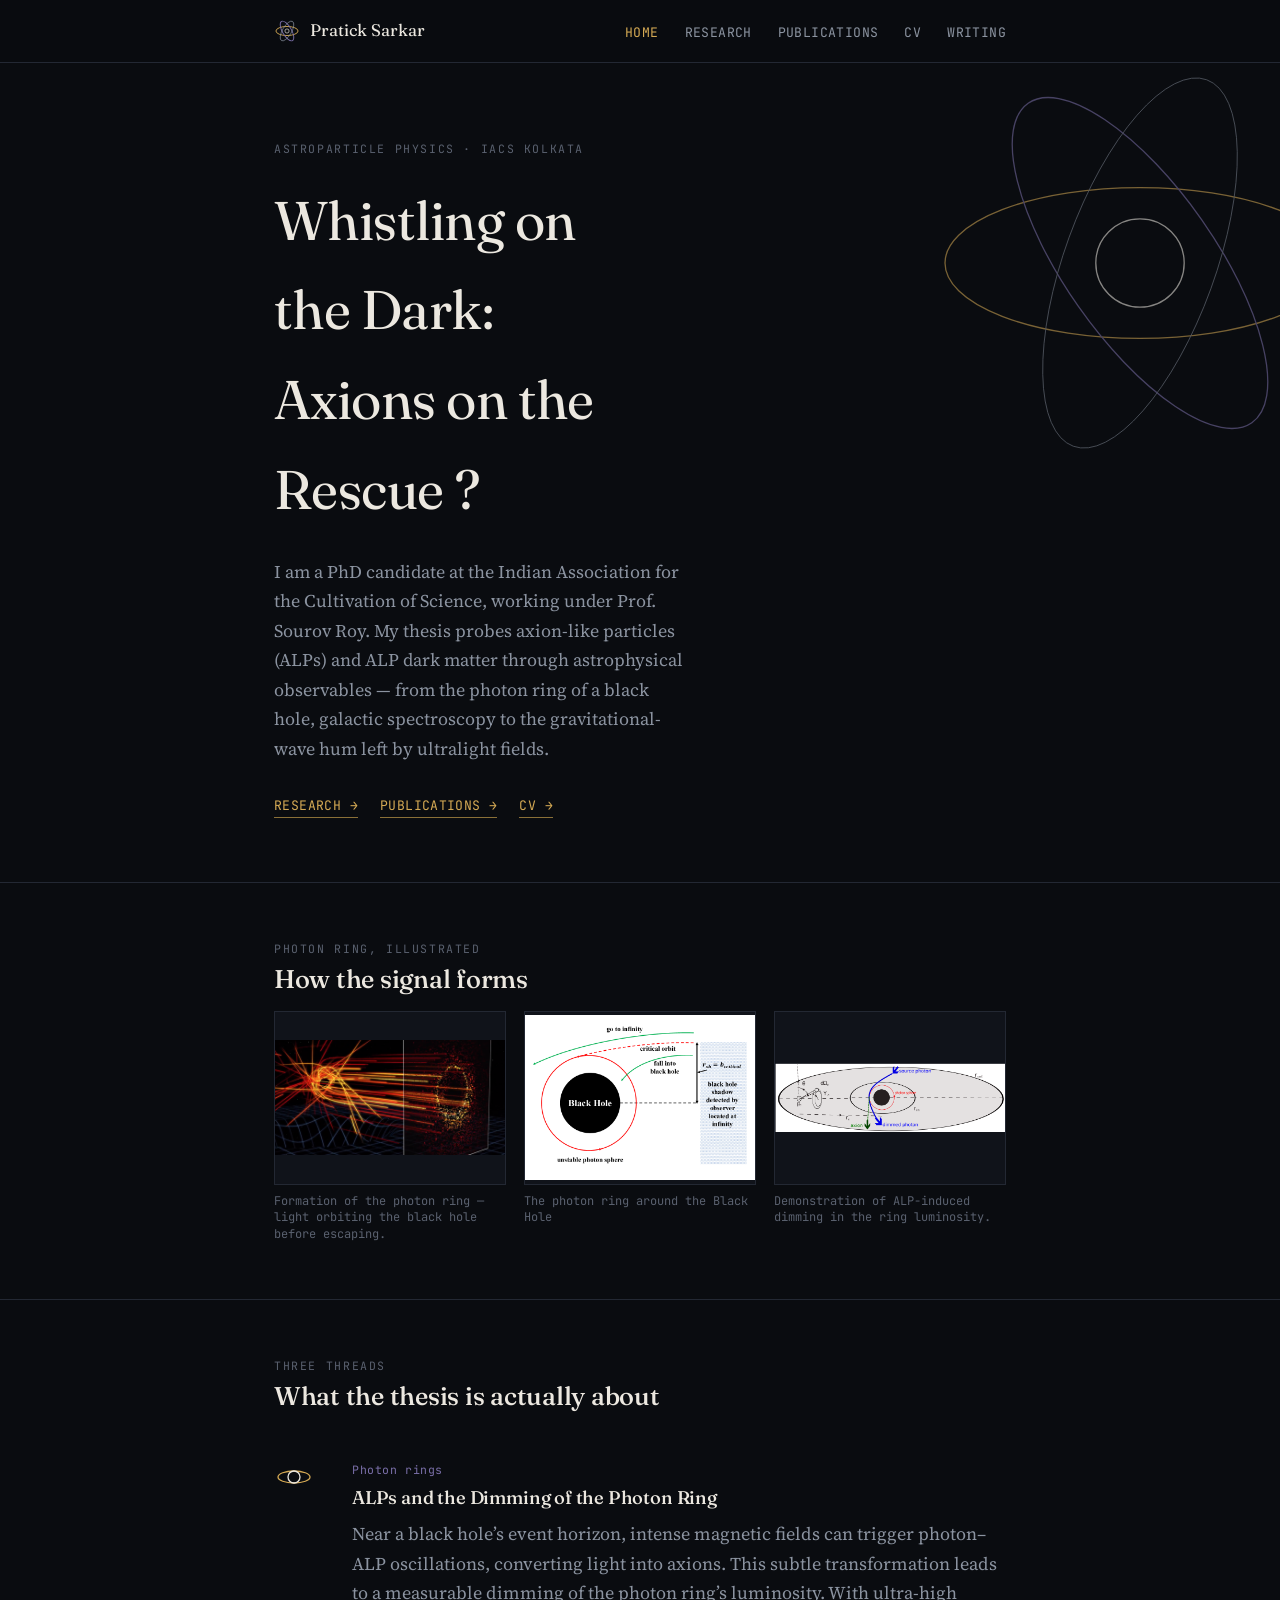
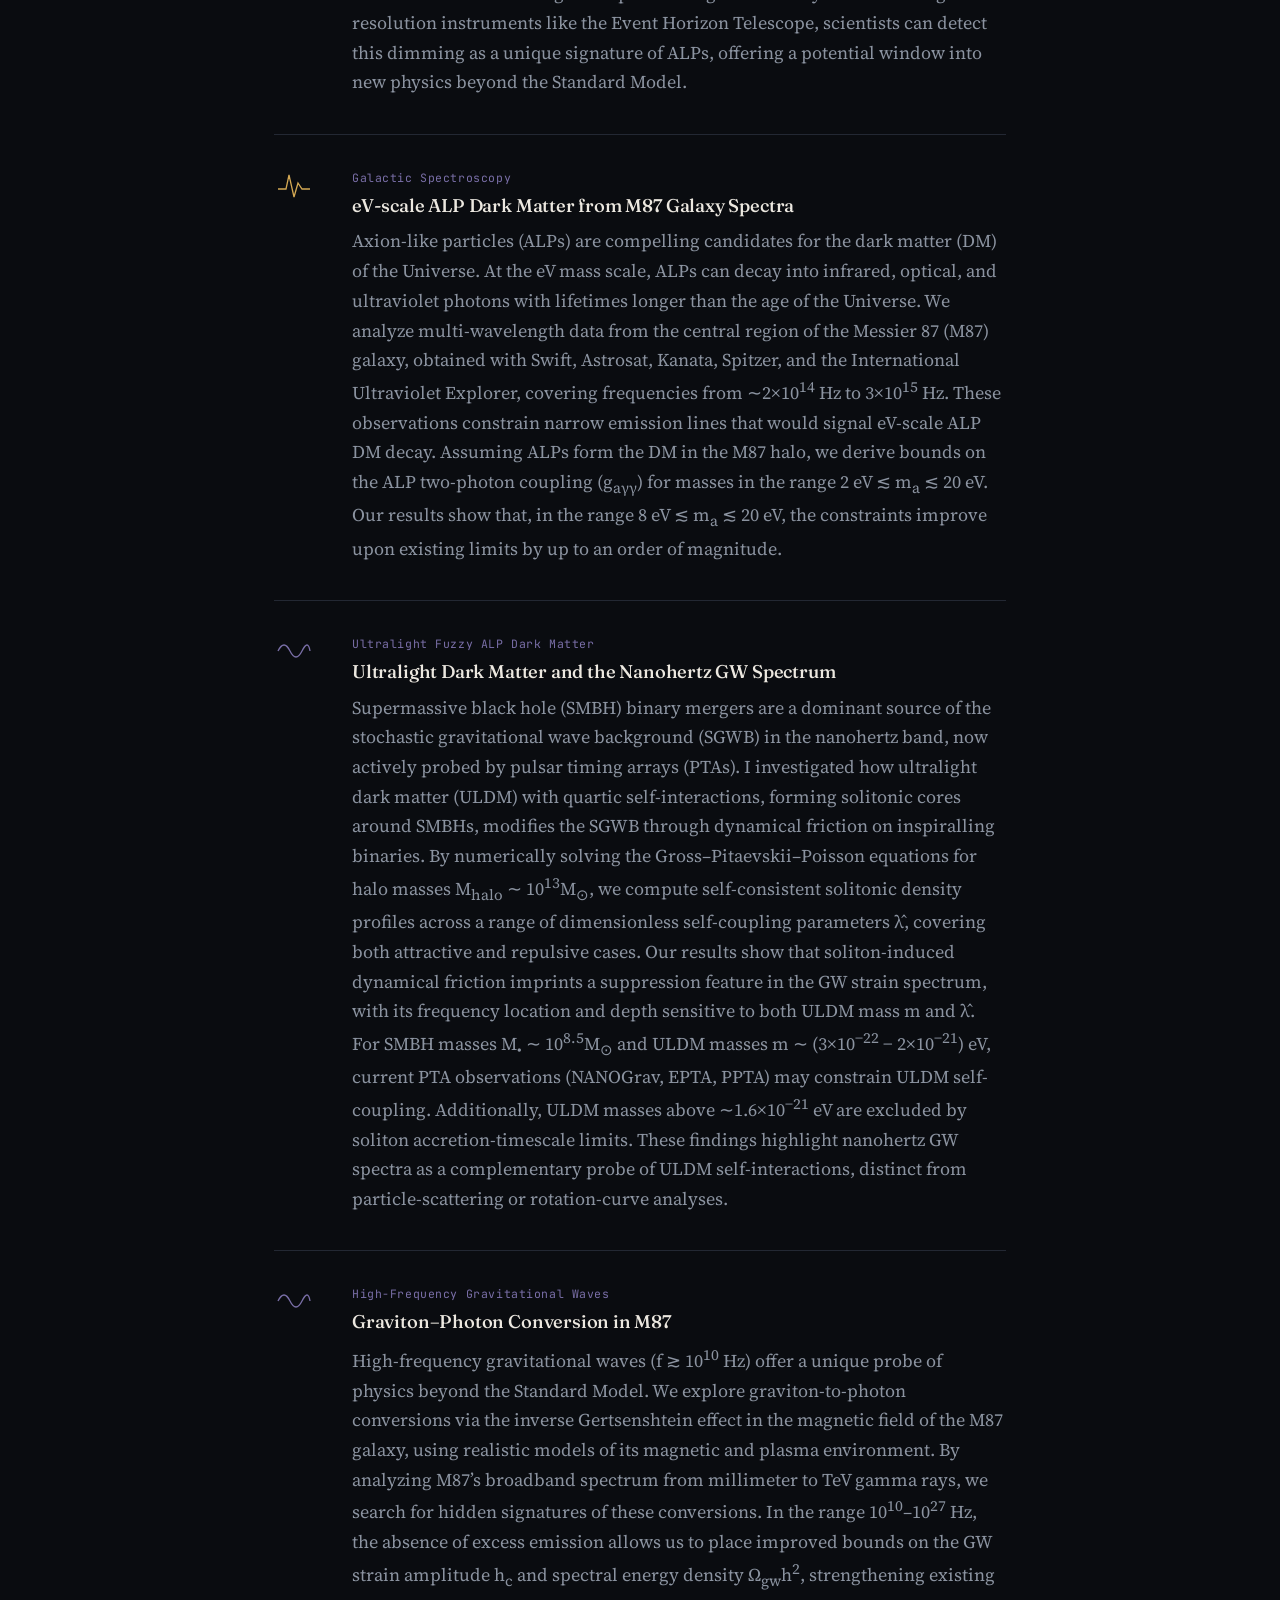
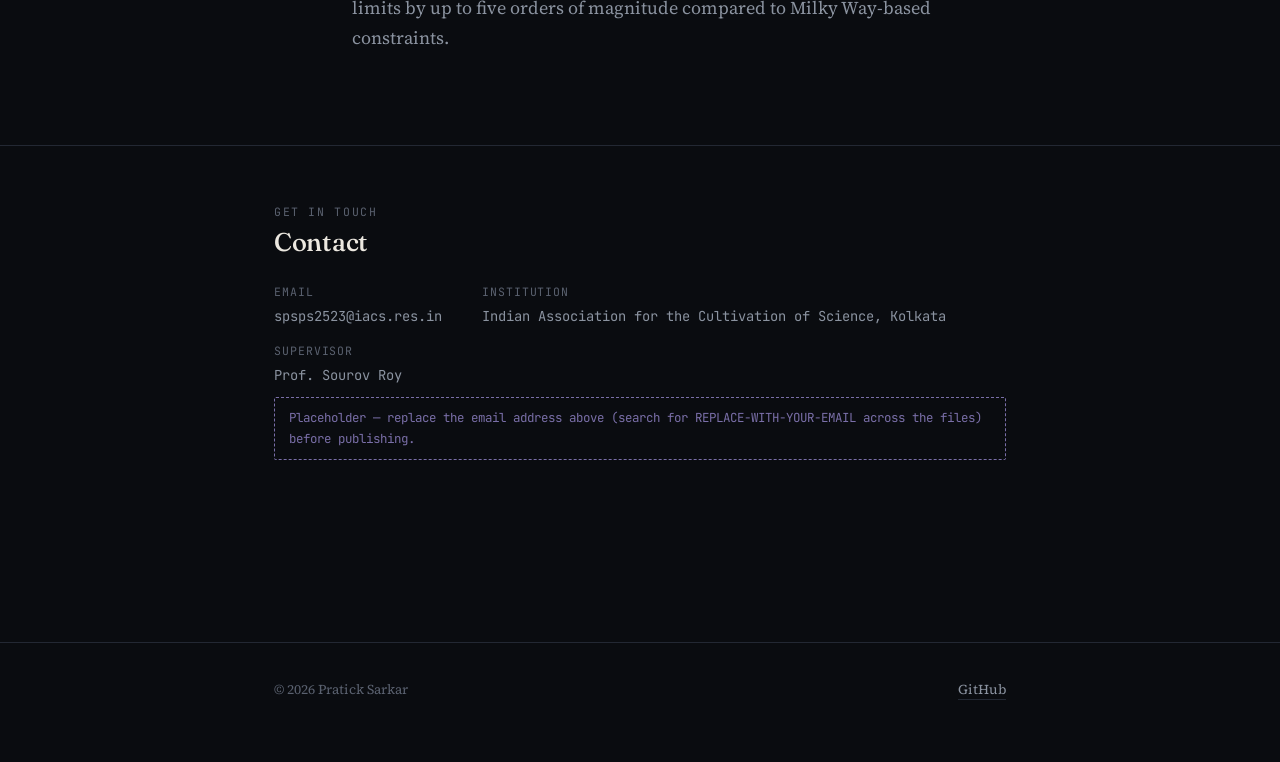
==== index.html @ 859c0f52 "Update index.html" ====
<!DOCTYPE html>
<html lang="en">
<head>
<meta charset="UTF-8">
<meta name="viewport" content="width=device-width, initial-scale=1.0">
<title>Pratick Sarkar — Astroparticle Physics</title>
<meta name="description" content="Pratick Sarkar — PhD research on axion-like particles and dark matter using astrophysical observables.">
<link rel="stylesheet" href="style.css">
</head>
<body>

<header class="site">
  <div class="wrap">
    <a class="brand" href="index.html">
      <svg viewBox="0 0 40 40" fill="none"><ellipse cx="20" cy="20" rx="17" ry="7" stroke="#d4a954" stroke-width="1.4"/><ellipse cx="20" cy="20" rx="17" ry="7" stroke="#7a6fa8" stroke-width="1.4" transform="rotate(60 20 20)"/><ellipse cx="20" cy="20" rx="17" ry="7" stroke="#8b93a0" stroke-width="1" transform="rotate(120 20 20)"/><circle cx="20" cy="20" r="3.2" fill="#0a0c10" stroke="#ece8e0" stroke-width="1"/></svg>
      Pratick Sarkar
    </a>
    <nav class="primary">
      <ul>
        <li><a href="index.html" class="active">Home</a></li>
        <li><a href="research.html">Research</a></li>
        <li><a href="publications.html">Publications</a></li>
        <li><a href="cv.html">CV</a></li>
        <li><a href="writing.html">Writing</a></li>
      </ul>
    </nav>
  </div>
</header>

<main>
  <section class="hero">
    <svg class="ring-field" viewBox="0 0 400 400" fill="none" aria-hidden="true">
      <g class="spin" style="transform-origin:200px 200px; animation:rot 90s linear infinite;">
        <ellipse cx="200" cy="200" rx="150" ry="58" stroke="#d4a954" stroke-width="1"/>
        <ellipse cx="200" cy="200" rx="150" ry="58" stroke="#7a6fa8" stroke-width="1" transform="rotate(55 200 200)"/>
        <ellipse cx="200" cy="200" rx="150" ry="58" stroke="#8b93a0" stroke-width=".6" transform="rotate(110 200 200)"/>
      </g>
      <circle cx="200" cy="200" r="34" fill="#0a0c10" stroke="#ece8e0" stroke-width="1"/>
      <style>@keyframes rot{ to{ transform:rotate(360deg); } }</style>
    </svg>
    <div class="wrap">
      <div class="eyebrow">Astroparticle Physics · IACS Kolkata</div>
      <h1>Whistling on the Dark: Axions on the Rescue ? </h1>
      <p class="lede">I am a PhD candidate at the Indian Association for the Cultivation of
        Science, working under Prof. Sourov Roy. My thesis probes axion-like particles (ALPs)
        and ALP dark matter through astrophysical observables — from the photon ring of a
        black hole, galactic spectroscopy to the gravitational-wave hum left by ultralight fields.</p>
      <div class="actions">
        <a href="research.html">Research →</a>
        <a href="publications.html">Publications →</a>
        <a href="cv.html">CV →</a>
      </div>
    </div>
  </section>


  <section>
  <div class="wrap">
    <div class="eyebrow">Photon ring, illustrated</div>
    <h2>How the signal forms</h2>
    <div class="gallery">
      <figure>
        <img src="photon_ring_formation.png" alt="Formation of the photon ring around a black hole">
        <figcaption>Formation of the photon ring — light orbiting the black hole before escaping.</figcaption>
      </figure>
      <figure>
        <img src="photon_ring.png" alt="The photon ring">
        <figcaption>The photon ring around the Black Hole</figcaption>
      </figure>
      <figure>
        <img src="demo_ring_dimming.png" alt="ALP-induced dimming of the photon ring">
        <figcaption>Demonstration of ALP-induced dimming in the ring luminosity.</figcaption>
      </figure>
    </div>
  </div>
</section>
  
  <section>
    <div class="wrap">
      <div class="eyebrow">Three threads</div>
      <h2>What the thesis is actually about</h2>

      <div class="thread">
        <div class="mark">
          <svg viewBox="0 0 40 40" fill="none"><ellipse cx="20" cy="20" rx="16" ry="6" stroke="#d4a954" stroke-width="1.3"/><circle cx="20" cy="20" r="6" fill="none" stroke="#ece8e0" stroke-width="1.3"/></svg>
        </div>
        <div>
          <span class="tag">Photon rings</span>
          <h3>ALPs and the Dimming of the Photon Ring</h3>
          <p>Near a black hole’s event horizon, intense magnetic fields can trigger photon–ALP oscillations, converting light into axions. 
            This subtle transformation leads to a measurable dimming of the photon ring’s luminosity. With ultra-high resolution instruments 
            like the Event Horizon Telescope, scientists can detect this dimming as a unique signature of ALPs, offering a potential 
            window into new physics beyond the Standard Model.</p>

        </div>
      </div>

      <div class="thread">
        <div class="mark">
          <svg viewBox="0 0 40 40" fill="none"><path d="M4 24 L12 24 L15 10 L20 32 L24 18 L28 24 L36 24" stroke="#d4a954" stroke-width="1.3" fill="none"/></svg>
        </div>
        <div>
            <span class="tag">Galactic Spectroscopy</span>
<h3>eV-scale ALP Dark Matter from M87 Galaxy Spectra</h3>
<p>Axion-like particles (ALPs) are compelling candidates for the dark matter (DM) of the Universe.
  At the eV mass scale, ALPs can decay into infrared, optical, and ultraviolet photons with lifetimes longer
  than the age of the Universe. We analyze multi-wavelength data from the central region of the Messier 87 (M87) galaxy,
  obtained with Swift, Astrosat, Kanata, Spitzer, and the International Ultraviolet Explorer, covering frequencies
  from ∼2×10<sup>14</sup> Hz to 3×10<sup>15</sup> Hz. These observations constrain narrow emission lines that would 
  signal eV-scale ALP DM decay. Assuming ALPs form the DM in the M87 halo, we derive bounds on the ALP two-photon
  coupling (g<sub>aγγ</sub>) for masses in the range 2 eV ≲ m<sub>a</sub> ≲ 20 eV. Our results show that, in the 
  range 8 eV ≲ m<sub>a</sub> ≲ 20 eV, the constraints improve upon existing limits by up to an order of magnitude.</p>
        </div>
      </div>

      <div class="thread">
        <div class="mark">
          <svg viewBox="0 0 40 40" fill="none"><path d="M4 20 Q10 8 16 20 T28 20 T36 20" stroke="#7a6fa8" stroke-width="1.3" fill="none"/></svg>
        </div>
        <div>
            <span class="tag">Ultralight Fuzzy ALP Dark Matter </span>
            <h3>Ultralight Dark Matter and the Nanohertz GW Spectrum</h3>
            <p>Supermassive black hole (SMBH) binary mergers are a dominant source of the stochastic gravitational
              wave background (SGWB) in the nanohertz band, now actively probed by pulsar timing arrays (PTAs). 
              I investigated how ultralight dark matter (ULDM) with quartic self-interactions, forming solitonic cores
              around SMBHs, modifies the SGWB through dynamical friction on inspiralling binaries. By numerically solving
              the Gross–Pitaevskii–Poisson equations for halo masses M<sub>halo</sub> ∼ 10<sup>13</sup>M<sub>⊙</sub>,
              we compute self-consistent solitonic density profiles across a range of dimensionless self-coupling 
              parameters λ̂, covering both attractive and repulsive cases. Our results show that soliton-induced dynamical
              friction imprints a suppression feature in the GW strain spectrum, with its frequency location and depth sensitive
              to both ULDM mass m and λ̂. For SMBH masses M<sub>•</sub> ∼ 10<sup>8.5</sup>M<sub>⊙</sub> and
              ULDM masses m ∼ (3×10<sup>−22</sup> − 2×10<sup>−21</sup>) eV, current PTA observations 
              (NANOGrav, EPTA, PPTA) may constrain ULDM self-coupling. Additionally, ULDM masses
              above ∼1.6×10<sup>−21</sup> eV are excluded by soliton accretion-timescale limits. 
              These findings highlight nanohertz GW spectra as a complementary probe of ULDM self-interactions,
              distinct from particle-scattering or rotation-curve analyses.</p>
        </div>
      </div>

      <div class="thread">
        <div class="mark">
          <svg viewBox="0 0 40 40" fill="none"><path d="M4 20 Q10 8 16 20 T28 20 T36 20" stroke="#7a6fa8" stroke-width="1.3" fill="none"/></svg>
        </div>
        <div>
          <span class="tag">High-Frequency Gravitational Waves</span>
          <h3>Graviton–Photon Conversion in M87</h3>
          <p>High-frequency gravitational waves (f ≳ 10<sup>10</sup> Hz) offer a unique probe of physics beyond the Standard Model. 
            We explore graviton-to-photon conversions via the inverse Gertsenshtein effect in the magnetic field of the M87 galaxy, 
            using realistic models of its magnetic and plasma environment. By analyzing M87’s broadband spectrum from millimeter to TeV gamma rays, 
            we search for hidden signatures of these conversions. In the range 10<sup>10</sup>–10<sup>27</sup> Hz, the absence of excess emission 
            allows us to place improved bounds on the GW strain amplitude h<sub>c</sub> and spectral energy density Ω<sub>gw</sub>h<sup>2</sup>, 
            strengthening existing limits by up to five orders of magnitude compared to Milky Way-based constraints.</p>
           <div>
          </div>
          </div>
  </section>

  <section>
    <div class="wrap">
      <div class="eyebrow">Get in touch</div>
      <h2>Contact</h2>
      <div class="contact-grid">
        <div><span>Email</span>spsps2523@iacs.res.in</div>
        <div><span>Institution</span>Indian Association for the Cultivation of Science, Kolkata</div>
        <div><span>Supervisor</span>Prof. Sourov Roy</div>
      </div>
      <p class="placeholder-note">Placeholder — replace the email address above (search
        for REPLACE-WITH-YOUR-EMAIL across the files) before publishing.</p>
    </div>
  </section>
</main>

<footer class="site">
  <div class="wrap">
    <div>© 2026 Pratick Sarkar</div>
    <div><a href="https://github.com/praticksarkar" target="_blank" rel="noopener">GitHub</a></div>
  </div>
</footer>

</body>
</html>
---- style.css ----
/* ============================================================
   Design tokens
   Palette: deep space navy / warm off-white / photon-ring gold /
            dark-matter violet
   ============================================================ */
@import url('https://fonts.googleapis.com/css2?family=Fraunces:opsz,wght@9..144,300;9..144,400;9..144,500;9..144,600&family=Source+Serif+4:ital,wght@0,400;0,500;1,400&family=JetBrains+Mono:wght@400;500&display=swap');
:root{
  --bg:        #0a0c10;
  --bg-alt:    #10131a;
  --bg-raised: #151922;
  --text:      #ece8e0;
  --text-dim:  #8b93a0;
  --text-faint:#5a616f;
  --gold:      #d4a954;
  --gold-dim:  #8a7038;
  --violet:    #7a6fa8;
  --rule:      #232833;

  --font-display: 'Fraunces', serif;
  --font-body:    'Source Serif 4', serif;
  --font-mono:    'JetBrains Mono', monospace;

  --max-w: 780px;
}

*,*::before,*::after{ box-sizing:border-box; }
html{ scroll-behavior:smooth; }

body{
  margin:0;
  background:var(--bg);
  color:var(--text);
  font-family:var(--font-body);
  font-size:18px;
  line-height:1.65;
  -webkit-font-smoothing:antialiased;
}

a{ color:var(--gold); text-decoration:none; border-bottom:1px solid var(--gold-dim); }
a:hover{ border-bottom-color:var(--gold); }
a:focus-visible, button:focus-visible{ outline:2px solid var(--gold); outline-offset:3px; }

h1,h2,h3{ font-family:var(--font-display); font-weight:500; letter-spacing:-0.01em; color:var(--text); margin:0 0 .4em; }
h1{ font-size:clamp(2.1rem,5vw,3.4rem); font-weight:400; }
h2{ font-size:1.6rem; }
h3{ font-size:1.15rem; }

.eyebrow{
  font-family:var(--font-mono);
  font-size:.72rem;
  letter-spacing:.14em;
  text-transform:uppercase;
  color:var(--text-faint);
}

/* ---------- layout shell ---------- */
.wrap{ max-width:var(--max-w); margin:0 auto; padding:0 24px; }

header.site{
  position:sticky; top:0; z-index:20;
  background:rgba(10,12,16,.86);
  backdrop-filter:blur(8px);
  border-bottom:1px solid var(--rule);
}
header.site .wrap{
  display:flex; align-items:center; justify-content:space-between;
  padding-top:16px; padding-bottom:16px;
}
.brand{
  display:flex; align-items:center; gap:10px;
  font-family:var(--font-display); font-size:1.05rem; color:var(--text);
  border:none;
}
.brand svg{ width:26px; height:26px; flex:none; }

nav.primary ul{ display:flex; gap:26px; list-style:none; margin:0; padding:0; }
nav.primary a{
  border:none; color:var(--text-dim); font-family:var(--font-mono);
  font-size:.82rem; letter-spacing:.03em; text-transform:uppercase;
  transition:color .15s;
}
nav.primary a:hover, nav.primary a.active{ color:var(--gold); }

nav.mobile-toggle{ display:none; }

footer.site{
  border-top:1px solid var(--rule);
  margin-top:100px;
  padding:36px 0 60px;
  color:var(--text-faint);
  font-size:.85rem;
}
footer.site .wrap{ display:flex; justify-content:space-between; flex-wrap:wrap; gap:12px; }
footer.site a{ color:var(--text-dim); border-bottom:1px solid var(--rule); }

/* ---------- hero ---------- */
.hero{ position:relative; padding:76px 0 64px; overflow:hidden; }
.hero .ring-field{
  position:absolute; right:-120px; top:-60px; width:520px; height:520px;
  opacity:.55; pointer-events:none;
}
@media (max-width:720px){ .hero .ring-field{ right:-220px; width:420px; height:420px; } }

.hero .eyebrow{ margin-bottom:18px; }
.hero h1{ max-width:11ch; }
.hero p.lede{ max-width:46ch; color:var(--text-dim); font-size:1.12rem; margin-top:18px; }
.hero .actions{ margin-top:32px; display:flex; gap:22px; flex-wrap:wrap; }
.hero .actions a{ font-family:var(--font-mono); font-size:.82rem; letter-spacing:.03em; text-transform:uppercase; }

/* ---------- sections ---------- */
section{ padding:56px 0; border-top:1px solid var(--rule); }
section:first-of-type{ border-top:none; }

.thread{
  display:grid; grid-template-columns:56px 1fr; gap:22px;
  padding:26px 0; border-bottom:1px solid var(--rule);
}
.thread:last-child{ border-bottom:none; }
.thread .mark{ padding-top:4px; }
.thread .mark svg{ width:40px; height:40px; }
.thread h3{ margin-bottom:.3em; }
.thread p{ color:var(--text-dim); margin:0 0 .6em; }
.thread .tag{
  font-family:var(--font-mono); font-size:.72rem; color:var(--violet);
  letter-spacing:.05em;
}

/* ---------- publication list ---------- */
.pub{
  padding:20px 0; border-bottom:1px solid var(--rule);
  display:flex; flex-direction:column; gap:6px;
}
.pub:last-child{ border-bottom:none; }
.pub .venue{ font-family:var(--font-mono); font-size:.78rem; color:var(--gold); letter-spacing:.03em; }
.pub .title{ font-family:var(--font-display); font-size:1.15rem; font-weight:500; }
.pub .meta{ color:var(--text-faint); font-size:.86rem; }
.pub .links{ margin-top:4px; display:flex; gap:16px; }
.pub .links a{ font-size:.85rem; }

/* ---------- CV ---------- */
.cv-block{ margin-bottom:44px; }
.cv-entry{ display:grid; grid-template-columns:120px 1fr; gap:18px; margin-bottom:20px; }
.cv-entry .when{ font-family:var(--font-mono); font-size:.8rem; color:var(--text-faint); padding-top:2px; }
@media (max-width:560px){ .cv-entry{ grid-template-columns:1fr; gap:4px; } }
.placeholder-note{
  font-family:var(--font-mono); font-size:.78rem; color:var(--violet);
  border:1px dashed var(--violet); padding:10px 14px; border-radius:2px; margin:10px 0 26px;
}

/* ---------- writing ---------- */
.post{ padding:24px 0; border-bottom:1px solid var(--rule); }
.post:last-child{ border-bottom:none; }
.post .date{ font-family:var(--font-mono); font-size:.78rem; color:var(--text-faint); }
.post h3{ margin-top:6px; }

/* ---------- buttons / misc ---------- */
.btn{
  display:inline-block; border:1px solid var(--gold-dim); border-bottom:1px solid var(--gold-dim);
  padding:9px 18px; border-radius:2px; color:var(--gold);
  font-family:var(--font-mono); font-size:.82rem; letter-spacing:.03em;
}
.btn:hover{ border-color:var(--gold); background:rgba(212,169,84,.07); }

.contact-grid{ display:flex; flex-wrap:wrap; gap:14px 40px; margin-top:18px; }
.contact-grid div{ font-family:var(--font-mono); font-size:.86rem; color:var(--text-dim); }
.contact-grid span{ display:block; color:var(--text-faint); font-size:.72rem; text-transform:uppercase; letter-spacing:.08em; margin-bottom:4px; }

@media (prefers-reduced-motion: reduce){
  .ring-field .spin{ animation:none !important; }
}

.gallery{
  display:grid; grid-template-columns:repeat(3,1fr); gap:18px;
  margin-top:8px;
}
@media (max-width:720px){ .gallery{ grid-template-columns:1fr; } }
.gallery figure{ margin:0; }
.gallery img{
  width:100%; aspect-ratio: 4 / 3; object-fit:contain;
  display:block; border:1px solid var(--rule); background:var(--bg-alt);
}
.gallery figcaption{
  margin-top:8px; font-family:var(--font-mono); font-size:.75rem;
  color:var(--text-faint); line-height:1.4;
}
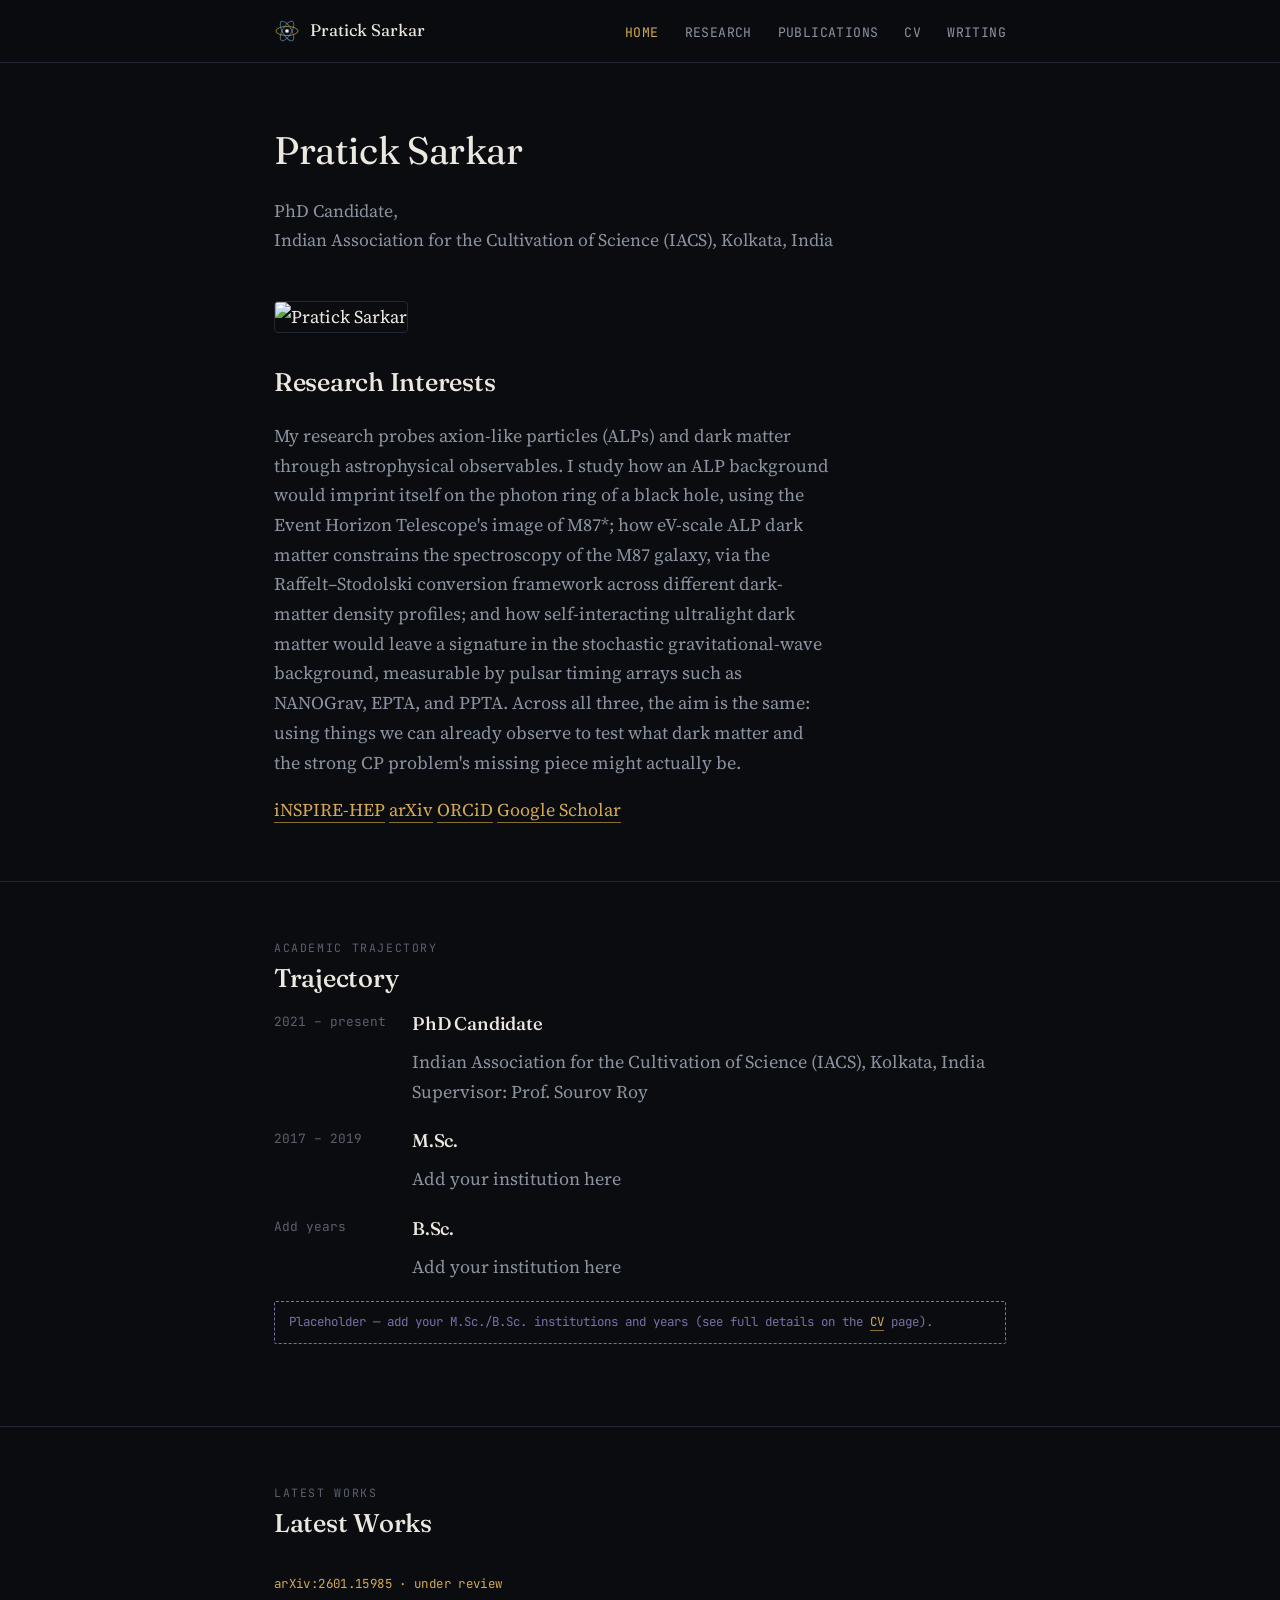
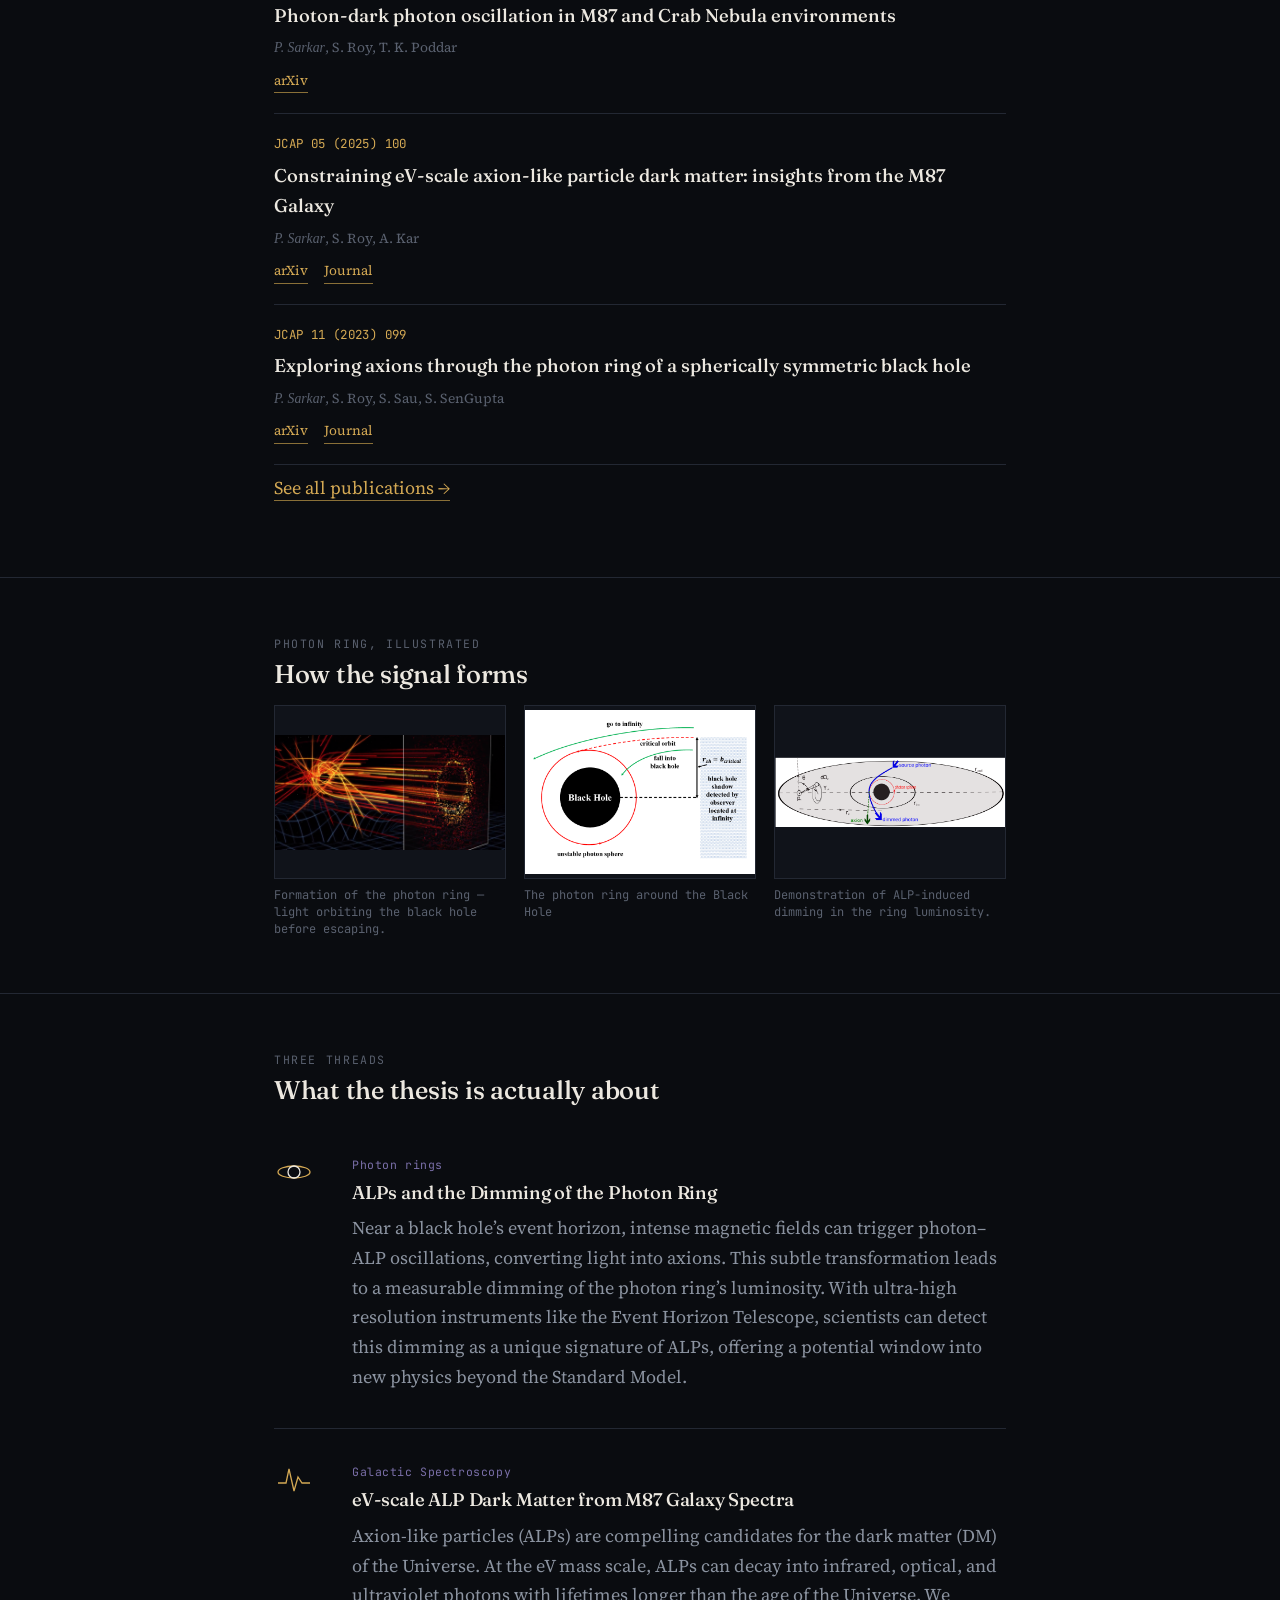
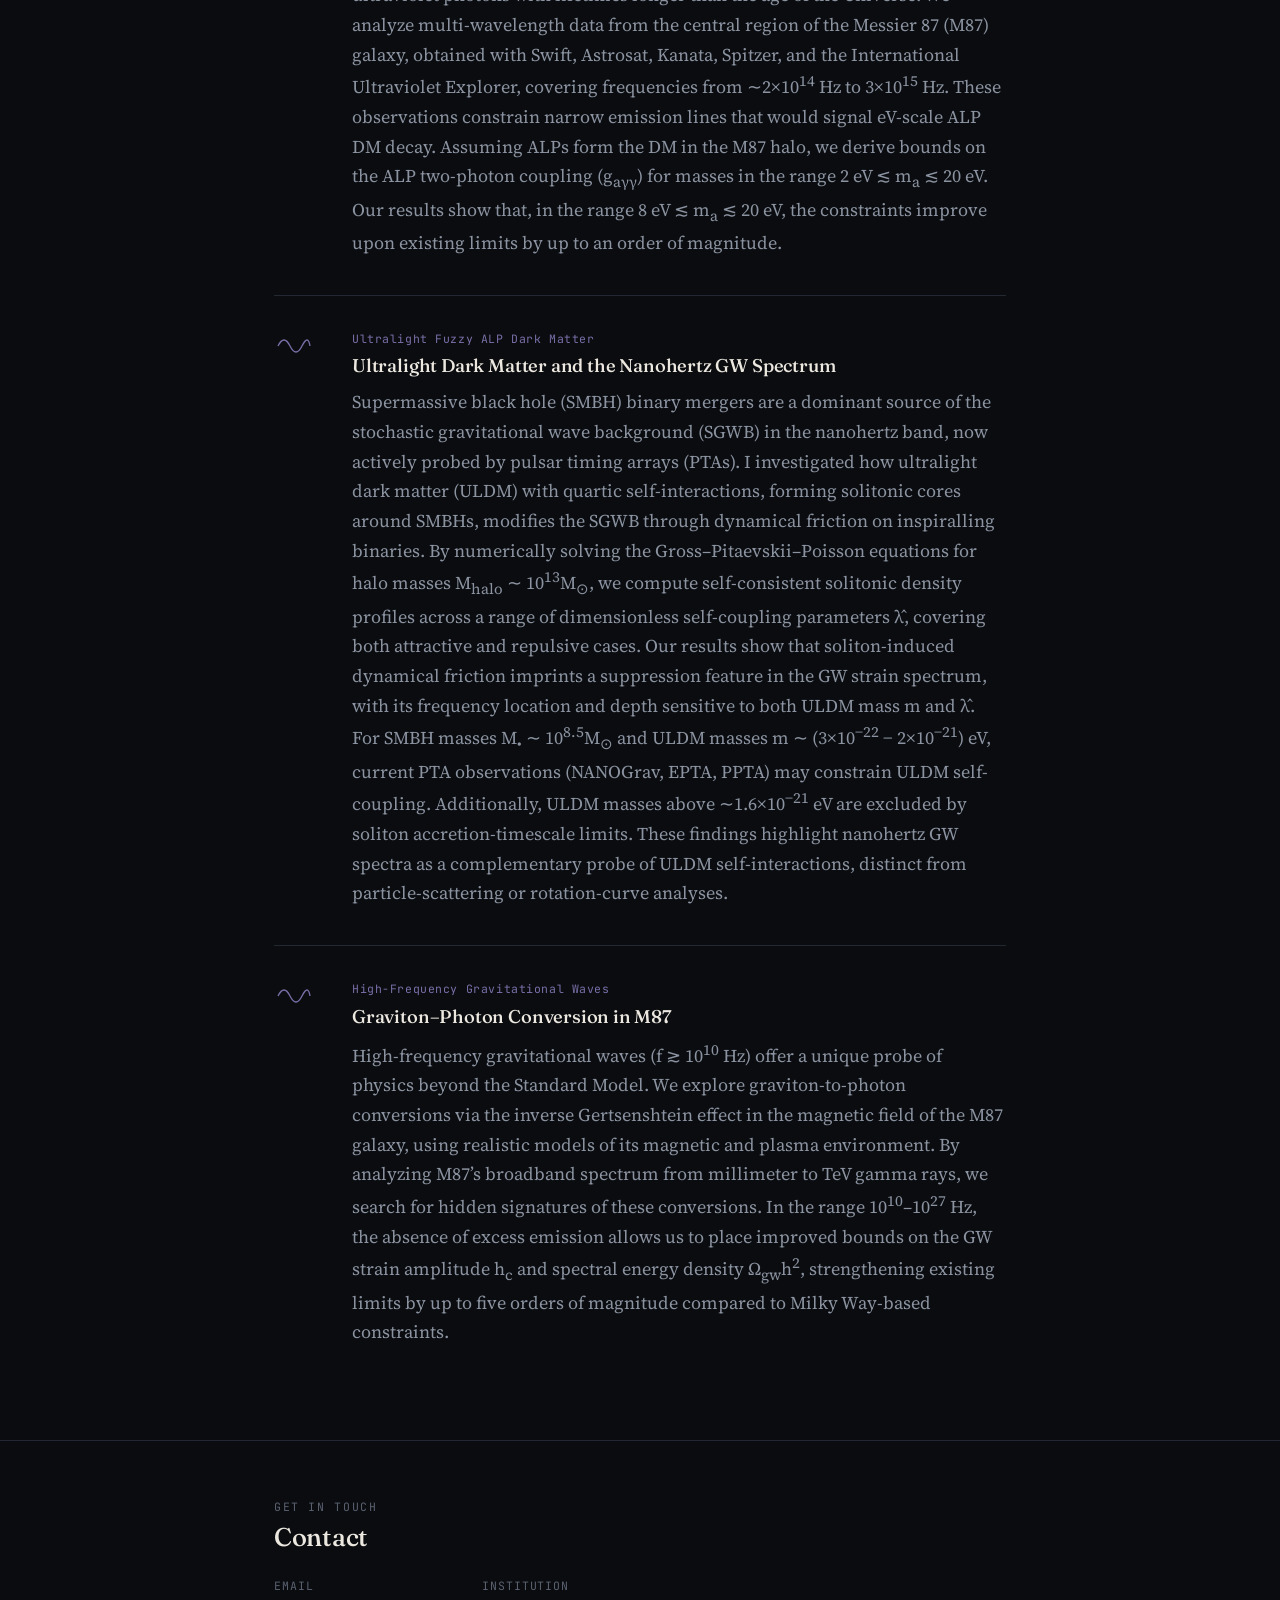
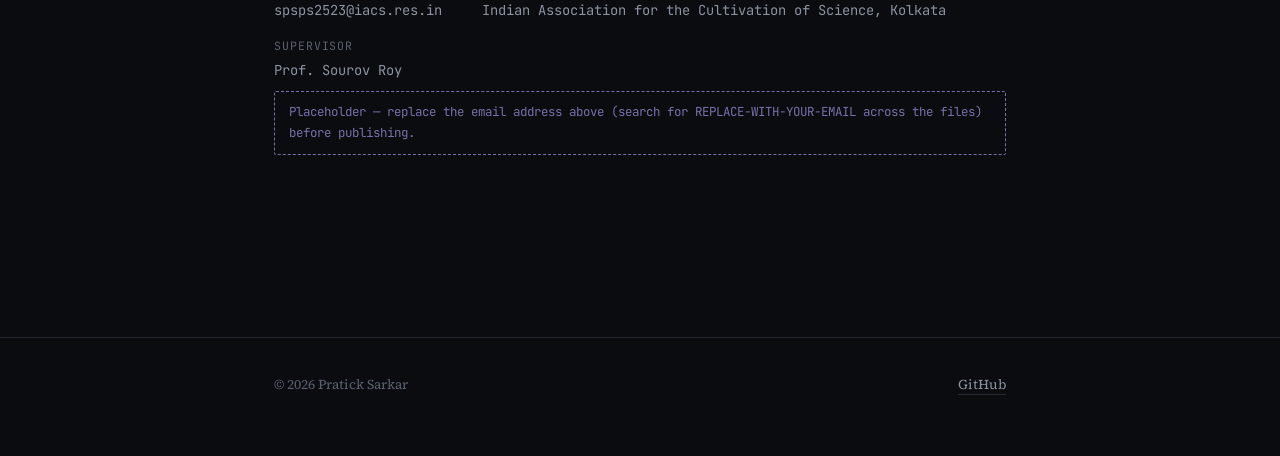
==== commit 7cdbbf02: "Update index.html" ====
--- a/index.html
+++ b/index.html
@@ -1,10 +1,10 @@
-<!DOCTYPE html>
+        <!DOCTYPE html>
 <html lang="en">
 <head>
 <meta charset="UTF-8">
 <meta name="viewport" content="width=device-width, initial-scale=1.0">
-<title>Pratick Sarkar — Astroparticle Physics</title>
-<meta name="description" content="Pratick Sarkar — PhD research on axion-like particles and dark matter using astrophysical observables.">
+<title>Pratick Sarkar — Astroparticle Physicist</title>
+<meta name="description" content="Pratick Sarkar — PhD candidate researching axion-like particles and dark matter using astrophysical observables, IACS Kolkata.">
 <link rel="stylesheet" href="style.css">
 </head>
 <body>
@@ -12,7 +12,7 @@
 <header class="site">
   <div class="wrap">
     <a class="brand" href="index.html">
-      <svg viewBox="0 0 40 40" fill="none"><ellipse cx="20" cy="20" rx="17" ry="7" stroke="#d4a954" stroke-width="1.4"/><ellipse cx="20" cy="20" rx="17" ry="7" stroke="#7a6fa8" stroke-width="1.4" transform="rotate(60 20 20)"/><ellipse cx="20" cy="20" rx="17" ry="7" stroke="#8b93a0" stroke-width="1" transform="rotate(120 20 20)"/><circle cx="20" cy="20" r="3.2" fill="#0a0c10" stroke="#ece8e0" stroke-width="1"/></svg>
+      <svg viewBox="0 0 40 40" fill="none"><ellipse cx="20" cy="20" rx="17" ry="7" stroke="#b8842e" stroke-width="1.4"/><ellipse cx="20" cy="20" rx="17" ry="7" stroke="#3f7d8c" stroke-width="1.4" transform="rotate(60 20 20)"/><ellipse cx="20" cy="20" rx="17" ry="7" stroke="#7a8fa0" stroke-width="1" transform="rotate(120 20 20)"/><circle cx="20" cy="20" r="3.2" fill="#eef1f4" stroke="#16324c" stroke-width="1"/></svg>
       Pratick Sarkar
     </a>
     <nav class="primary">
@@ -28,32 +28,110 @@
 </header>
 
 <main>
-  <section class="hero">
-    <svg class="ring-field" viewBox="0 0 400 400" fill="none" aria-hidden="true">
-      <g class="spin" style="transform-origin:200px 200px; animation:rot 90s linear infinite;">
-        <ellipse cx="200" cy="200" rx="150" ry="58" stroke="#d4a954" stroke-width="1"/>
-        <ellipse cx="200" cy="200" rx="150" ry="58" stroke="#7a6fa8" stroke-width="1" transform="rotate(55 200 200)"/>
-        <ellipse cx="200" cy="200" rx="150" ry="58" stroke="#8b93a0" stroke-width=".6" transform="rotate(110 200 200)"/>
-      </g>
-      <circle cx="200" cy="200" r="34" fill="#0a0c10" stroke="#ece8e0" stroke-width="1"/>
-      <style>@keyframes rot{ to{ transform:rotate(360deg); } }</style>
-    </svg>
-    <div class="wrap">
-      <div class="eyebrow">Astroparticle Physics · IACS Kolkata</div>
-      <h1>Whistling on the Dark: Axions on the Rescue ? </h1>
-      <p class="lede">I am a PhD candidate at the Indian Association for the Cultivation of
-        Science, working under Prof. Sourov Roy. My thesis probes axion-like particles (ALPs)
-        and ALP dark matter through astrophysical observables — from the photon ring of a
-        black hole, galactic spectroscopy to the gravitational-wave hum left by ultralight fields.</p>
-      <div class="actions">
-        <a href="research.html">Research →</a>
-        <a href="publications.html">Publications →</a>
-        <a href="cv.html">CV →</a>
-      </div>
-    </div>
-  </section>
-
-
+  <section style="padding-top:56px;">
+    <div class="wrap">
+      <h1 style="font-size:2.4rem; max-width:none;">Pratick Sarkar</h1>
+      <p style="color:var(--text-dim); font-size:1.1rem; margin-top:6px;">
+        PhD Candidate,<br>
+        Indian Association for the Cultivation of Science (IACS), Kolkata, India
+      </p>
+
+      <img src="photome.png" alt="Pratick Sarkar"
+           style="width:220px; border-radius:4px; border:1px solid var(--rule); margin:28px 0;">
+
+      <h2>Research Interests</h2>
+      <p style="color:var(--text-dim); max-width:62ch;">
+        My research probes axion-like particles (ALPs) and dark matter through
+        astrophysical observables. I study how an ALP background would imprint
+        itself on the photon ring of a black hole, using the Event Horizon
+        Telescope's image of M87*; how eV-scale ALP dark matter constrains the
+        spectroscopy of the M87 galaxy, via the Raffelt–Stodolski conversion
+        framework across different dark-matter density profiles; and how
+        self-interacting ultralight dark matter would leave a signature in the
+        stochastic gravitational-wave background, measurable by pulsar timing
+        arrays such as NANOGrav, EPTA, and PPTA. Across all three, the aim is the
+        same: using things we can already observe to test what dark matter and
+        the strong CP problem's missing piece might actually be.
+      </p>
+
+      <div class="actions" style="margin-top:6px;">
+        <a href="https://inspirehep.net/authors/2712934?ui-citation-summary=true" title="Replace with your INSPIRE-HEP profile">iNSPIRE-HEP</a>
+        <a href="https://arxiv.org/search/hep-ph?searchtype=author&query=Sarkar,+P" title="Replace with your arXiv author search link">arXiv</a>
+        <a href="https://orcid.org/my-orcid?orcid=0009-0000-8160-0734" title="Replace with your ORCiD">ORCiD</a>
+        <a href="https://scholar.google.com/citations?user=018-VHYAAAAJ&hl=en" title="Replace with your Google Scholar profile">Google Scholar</a>
+      </div>
+    </div>
+  </section>
+
+  <section>
+    <div class="wrap">
+      <div class="eyebrow">Academic trajectory</div>
+      <h2>Trajectory</h2>
+
+      <div class="cv-entry">
+        <div class="when">2021 – present</div>
+        <div>
+          <h3>PhD Candidate</h3>
+          <div style="color:var(--text-dim);">Indian Association for the Cultivation of Science (IACS), Kolkata, India<br>
+          Supervisor: Prof. Sourov Roy</div>
+        </div>
+      </div>
+
+      <div class="cv-entry">
+        <div class="when">2017 – 2019</div>
+        <div>
+          <h3>M.Sc.</h3>
+          <div style="color:var(--text-dim);">Add your institution here</div>
+        </div>
+      </div>
+
+      <div class="cv-entry">
+        <div class="when">Add years</div>
+        <div>
+          <h3>B.Sc.</h3>
+          <div style="color:var(--text-dim);">Add your institution here</div>
+        </div>
+      </div>
+      <p class="placeholder-note">Placeholder — add your M.Sc./B.Sc. institutions and
+        years (see full details on the <a href="cv.html">CV</a> page).</p>
+    </div>
+  </section>
+
+  <section>
+    <div class="wrap">
+      <div class="eyebrow">Latest works</div>
+      <h2>Latest Works</h2>
+
+      <div class="pub">
+        <div class="venue">arXiv:2601.15985 · under review</div>
+        <div class="title">Photon-dark photon oscillation in M87 and Crab Nebula environments</div>
+        <div class="meta"><em>P. Sarkar</em>, S. Roy, T. K. Poddar</div>
+        <div class="links"><a href="https://arxiv.org/abs/2601.15985" target="_blank" rel="noopener">arXiv</a></div>
+      </div>
+
+      <div class="pub">
+        <div class="venue">JCAP 05 (2025) 100</div>
+        <div class="title">Constraining eV-scale axion-like particle dark matter: insights from the M87 Galaxy</div>
+        <div class="meta"><em>P. Sarkar</em>, S. Roy, A. Kar</div>
+        <div class="links">
+          <a href="https://arxiv.org/pdf/2501.01860" target="_blank" rel="noopener">arXiv</a>
+          <a href="https://iopscience.iop.org/article/10.1088/1475-7516/2025/05/100" target="_blank" rel="noopener">Journal</a>
+        </div>
+      </div>
+
+      <div class="pub">
+        <div class="venue">JCAP 11 (2023) 099</div>
+        <div class="title">Exploring axions through the photon ring of a spherically symmetric black hole</div>
+        <div class="meta"><em>P. Sarkar</em>, S. Roy, S. Sau, S. SenGupta</div>
+        <div class="links">
+          <a href="https://arxiv.org/pdf/2310.05908" target="_blank" rel="noopener">arXiv</a>
+          <a href="https://iopscience.iop.org/article/10.1088/1475-7516/2023/11/099" target="_blank" rel="noopener">Journal</a>
+        </div>
+      </div>
+
+      <p style="margin-top:8px;"><a href="publications.html">See all publications →</a></p>
+    </div>
+  </section>
   <section>
   <div class="wrap">
     <div class="eyebrow">Photon ring, illustrated</div>
@@ -154,7 +232,6 @@
           </div>
           </div>
   </section>
-
   <section>
     <div class="wrap">
       <div class="eyebrow">Get in touch</div>
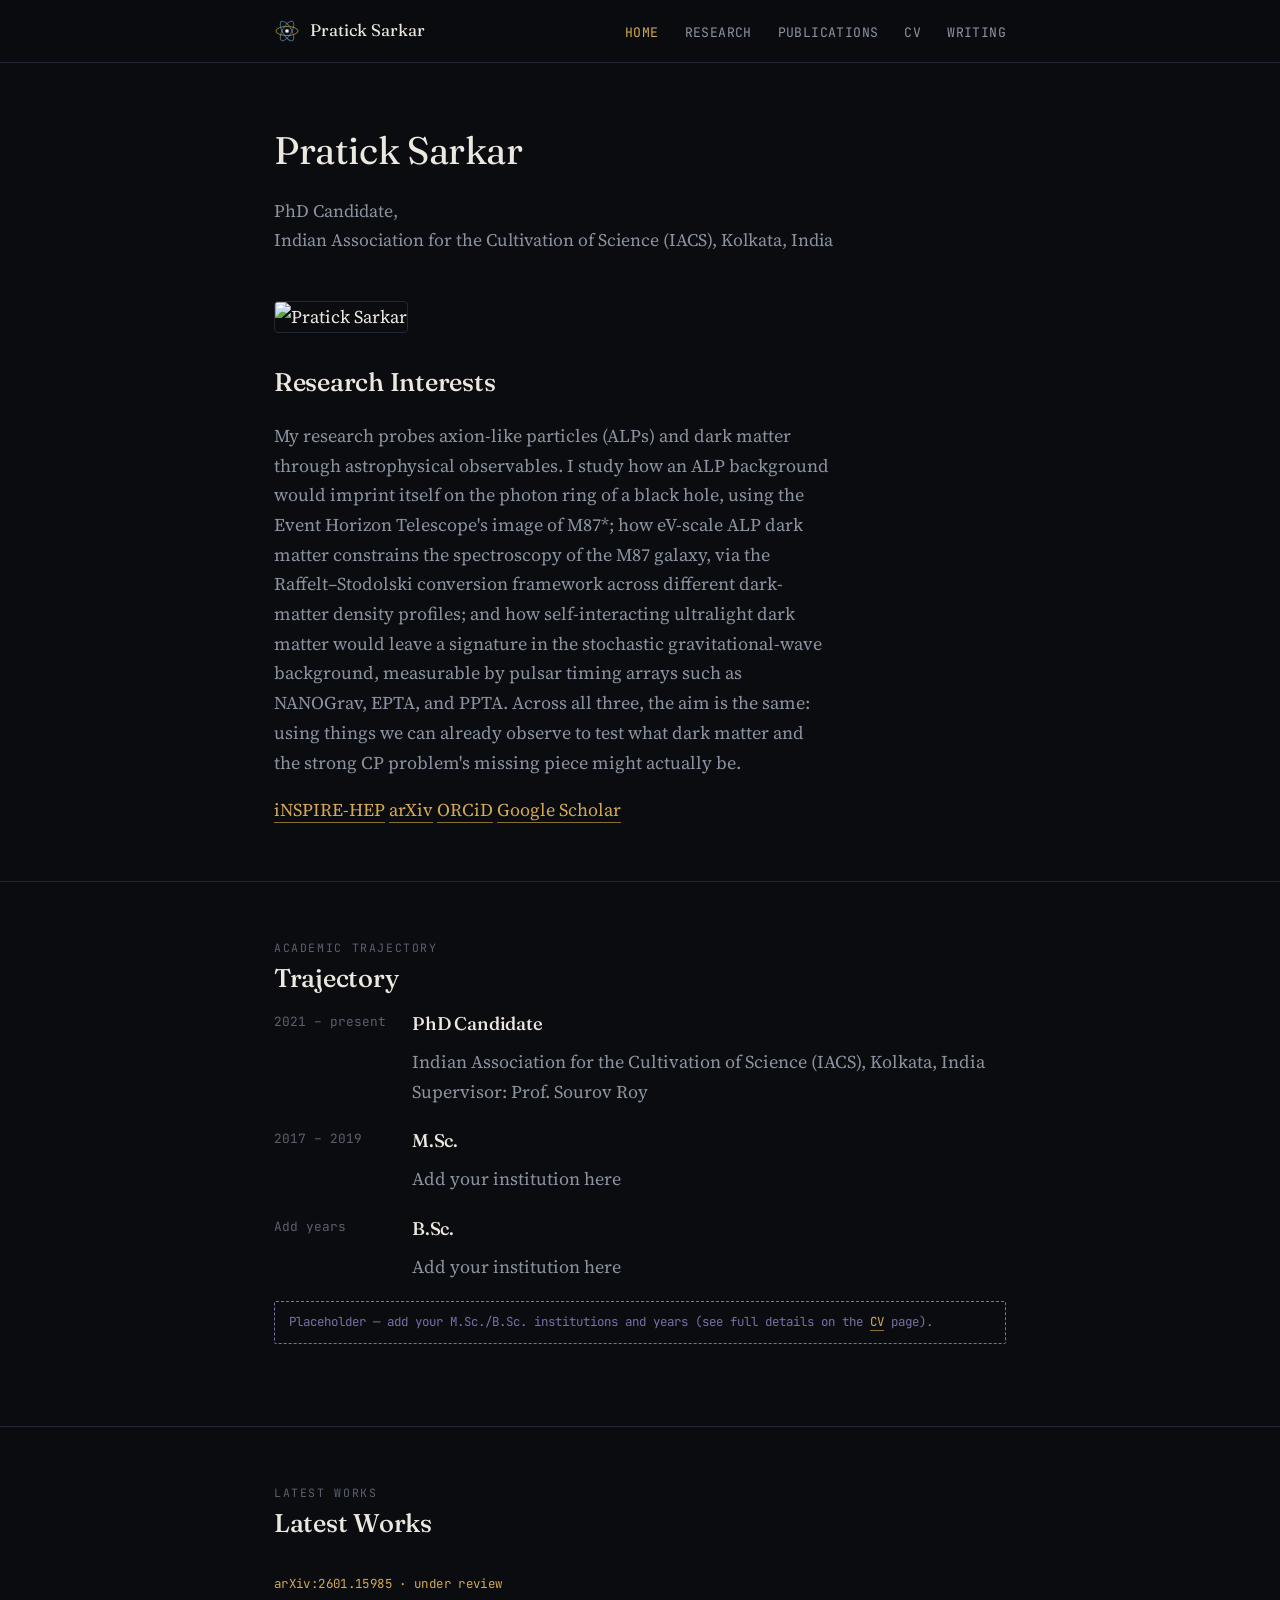
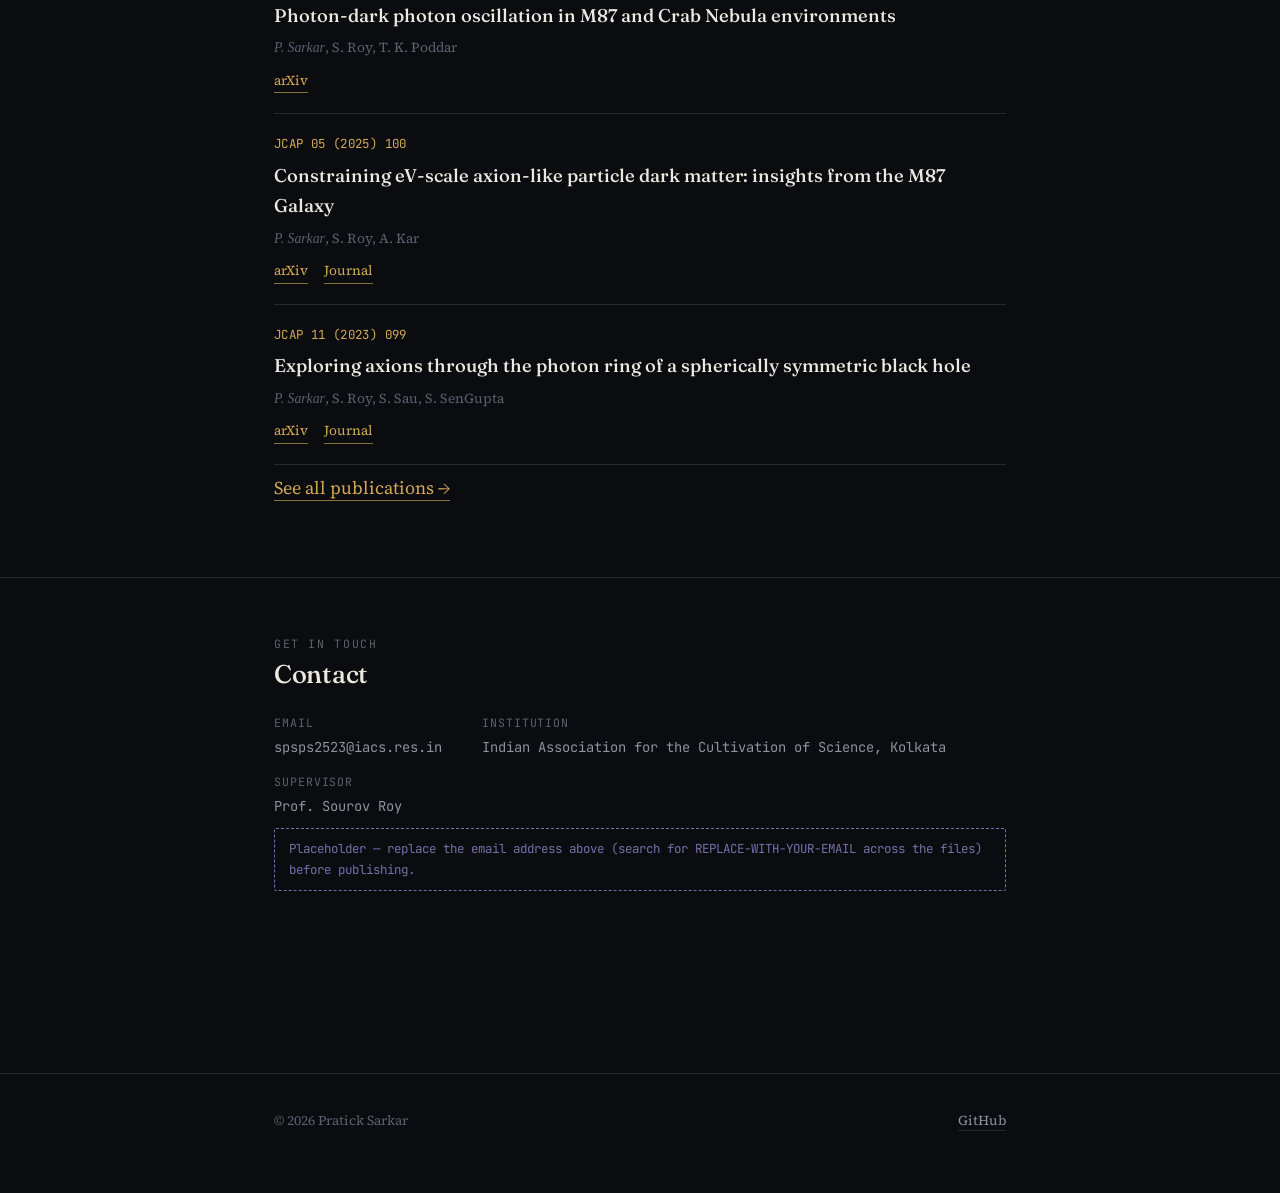
==== commit 76c44b5c: "Update index.html" ====
--- a/index.html
+++ b/index.html
@@ -133,106 +133,6 @@
     </div>
   </section>
   <section>
-  <div class="wrap">
-    <div class="eyebrow">Photon ring, illustrated</div>
-    <h2>How the signal forms</h2>
-    <div class="gallery">
-      <figure>
-        <img src="photon_ring_formation.png" alt="Formation of the photon ring around a black hole">
-        <figcaption>Formation of the photon ring — light orbiting the black hole before escaping.</figcaption>
-      </figure>
-      <figure>
-        <img src="photon_ring.png" alt="The photon ring">
-        <figcaption>The photon ring around the Black Hole</figcaption>
-      </figure>
-      <figure>
-        <img src="demo_ring_dimming.png" alt="ALP-induced dimming of the photon ring">
-        <figcaption>Demonstration of ALP-induced dimming in the ring luminosity.</figcaption>
-      </figure>
-    </div>
-  </div>
-</section>
-  
-  <section>
-    <div class="wrap">
-      <div class="eyebrow">Three threads</div>
-      <h2>What the thesis is actually about</h2>
-
-      <div class="thread">
-        <div class="mark">
-          <svg viewBox="0 0 40 40" fill="none"><ellipse cx="20" cy="20" rx="16" ry="6" stroke="#d4a954" stroke-width="1.3"/><circle cx="20" cy="20" r="6" fill="none" stroke="#ece8e0" stroke-width="1.3"/></svg>
-        </div>
-        <div>
-          <span class="tag">Photon rings</span>
-          <h3>ALPs and the Dimming of the Photon Ring</h3>
-          <p>Near a black hole’s event horizon, intense magnetic fields can trigger photon–ALP oscillations, converting light into axions. 
-            This subtle transformation leads to a measurable dimming of the photon ring’s luminosity. With ultra-high resolution instruments 
-            like the Event Horizon Telescope, scientists can detect this dimming as a unique signature of ALPs, offering a potential 
-            window into new physics beyond the Standard Model.</p>
-
-        </div>
-      </div>
-
-      <div class="thread">
-        <div class="mark">
-          <svg viewBox="0 0 40 40" fill="none"><path d="M4 24 L12 24 L15 10 L20 32 L24 18 L28 24 L36 24" stroke="#d4a954" stroke-width="1.3" fill="none"/></svg>
-        </div>
-        <div>
-            <span class="tag">Galactic Spectroscopy</span>
-<h3>eV-scale ALP Dark Matter from M87 Galaxy Spectra</h3>
-<p>Axion-like particles (ALPs) are compelling candidates for the dark matter (DM) of the Universe.
-  At the eV mass scale, ALPs can decay into infrared, optical, and ultraviolet photons with lifetimes longer
-  than the age of the Universe. We analyze multi-wavelength data from the central region of the Messier 87 (M87) galaxy,
-  obtained with Swift, Astrosat, Kanata, Spitzer, and the International Ultraviolet Explorer, covering frequencies
-  from ∼2×10<sup>14</sup> Hz to 3×10<sup>15</sup> Hz. These observations constrain narrow emission lines that would 
-  signal eV-scale ALP DM decay. Assuming ALPs form the DM in the M87 halo, we derive bounds on the ALP two-photon
-  coupling (g<sub>aγγ</sub>) for masses in the range 2 eV ≲ m<sub>a</sub> ≲ 20 eV. Our results show that, in the 
-  range 8 eV ≲ m<sub>a</sub> ≲ 20 eV, the constraints improve upon existing limits by up to an order of magnitude.</p>
-        </div>
-      </div>
-
-      <div class="thread">
-        <div class="mark">
-          <svg viewBox="0 0 40 40" fill="none"><path d="M4 20 Q10 8 16 20 T28 20 T36 20" stroke="#7a6fa8" stroke-width="1.3" fill="none"/></svg>
-        </div>
-        <div>
-            <span class="tag">Ultralight Fuzzy ALP Dark Matter </span>
-            <h3>Ultralight Dark Matter and the Nanohertz GW Spectrum</h3>
-            <p>Supermassive black hole (SMBH) binary mergers are a dominant source of the stochastic gravitational
-              wave background (SGWB) in the nanohertz band, now actively probed by pulsar timing arrays (PTAs). 
-              I investigated how ultralight dark matter (ULDM) with quartic self-interactions, forming solitonic cores
-              around SMBHs, modifies the SGWB through dynamical friction on inspiralling binaries. By numerically solving
-              the Gross–Pitaevskii–Poisson equations for halo masses M<sub>halo</sub> ∼ 10<sup>13</sup>M<sub>⊙</sub>,
-              we compute self-consistent solitonic density profiles across a range of dimensionless self-coupling 
-              parameters λ̂, covering both attractive and repulsive cases. Our results show that soliton-induced dynamical
-              friction imprints a suppression feature in the GW strain spectrum, with its frequency location and depth sensitive
-              to both ULDM mass m and λ̂. For SMBH masses M<sub>•</sub> ∼ 10<sup>8.5</sup>M<sub>⊙</sub> and
-              ULDM masses m ∼ (3×10<sup>−22</sup> − 2×10<sup>−21</sup>) eV, current PTA observations 
-              (NANOGrav, EPTA, PPTA) may constrain ULDM self-coupling. Additionally, ULDM masses
-              above ∼1.6×10<sup>−21</sup> eV are excluded by soliton accretion-timescale limits. 
-              These findings highlight nanohertz GW spectra as a complementary probe of ULDM self-interactions,
-              distinct from particle-scattering or rotation-curve analyses.</p>
-        </div>
-      </div>
-
-      <div class="thread">
-        <div class="mark">
-          <svg viewBox="0 0 40 40" fill="none"><path d="M4 20 Q10 8 16 20 T28 20 T36 20" stroke="#7a6fa8" stroke-width="1.3" fill="none"/></svg>
-        </div>
-        <div>
-          <span class="tag">High-Frequency Gravitational Waves</span>
-          <h3>Graviton–Photon Conversion in M87</h3>
-          <p>High-frequency gravitational waves (f ≳ 10<sup>10</sup> Hz) offer a unique probe of physics beyond the Standard Model. 
-            We explore graviton-to-photon conversions via the inverse Gertsenshtein effect in the magnetic field of the M87 galaxy, 
-            using realistic models of its magnetic and plasma environment. By analyzing M87’s broadband spectrum from millimeter to TeV gamma rays, 
-            we search for hidden signatures of these conversions. In the range 10<sup>10</sup>–10<sup>27</sup> Hz, the absence of excess emission 
-            allows us to place improved bounds on the GW strain amplitude h<sub>c</sub> and spectral energy density Ω<sub>gw</sub>h<sup>2</sup>, 
-            strengthening existing limits by up to five orders of magnitude compared to Milky Way-based constraints.</p>
-           <div>
-          </div>
-          </div>
-  </section>
-  <section>
     <div class="wrap">
       <div class="eyebrow">Get in touch</div>
       <h2>Contact</h2>
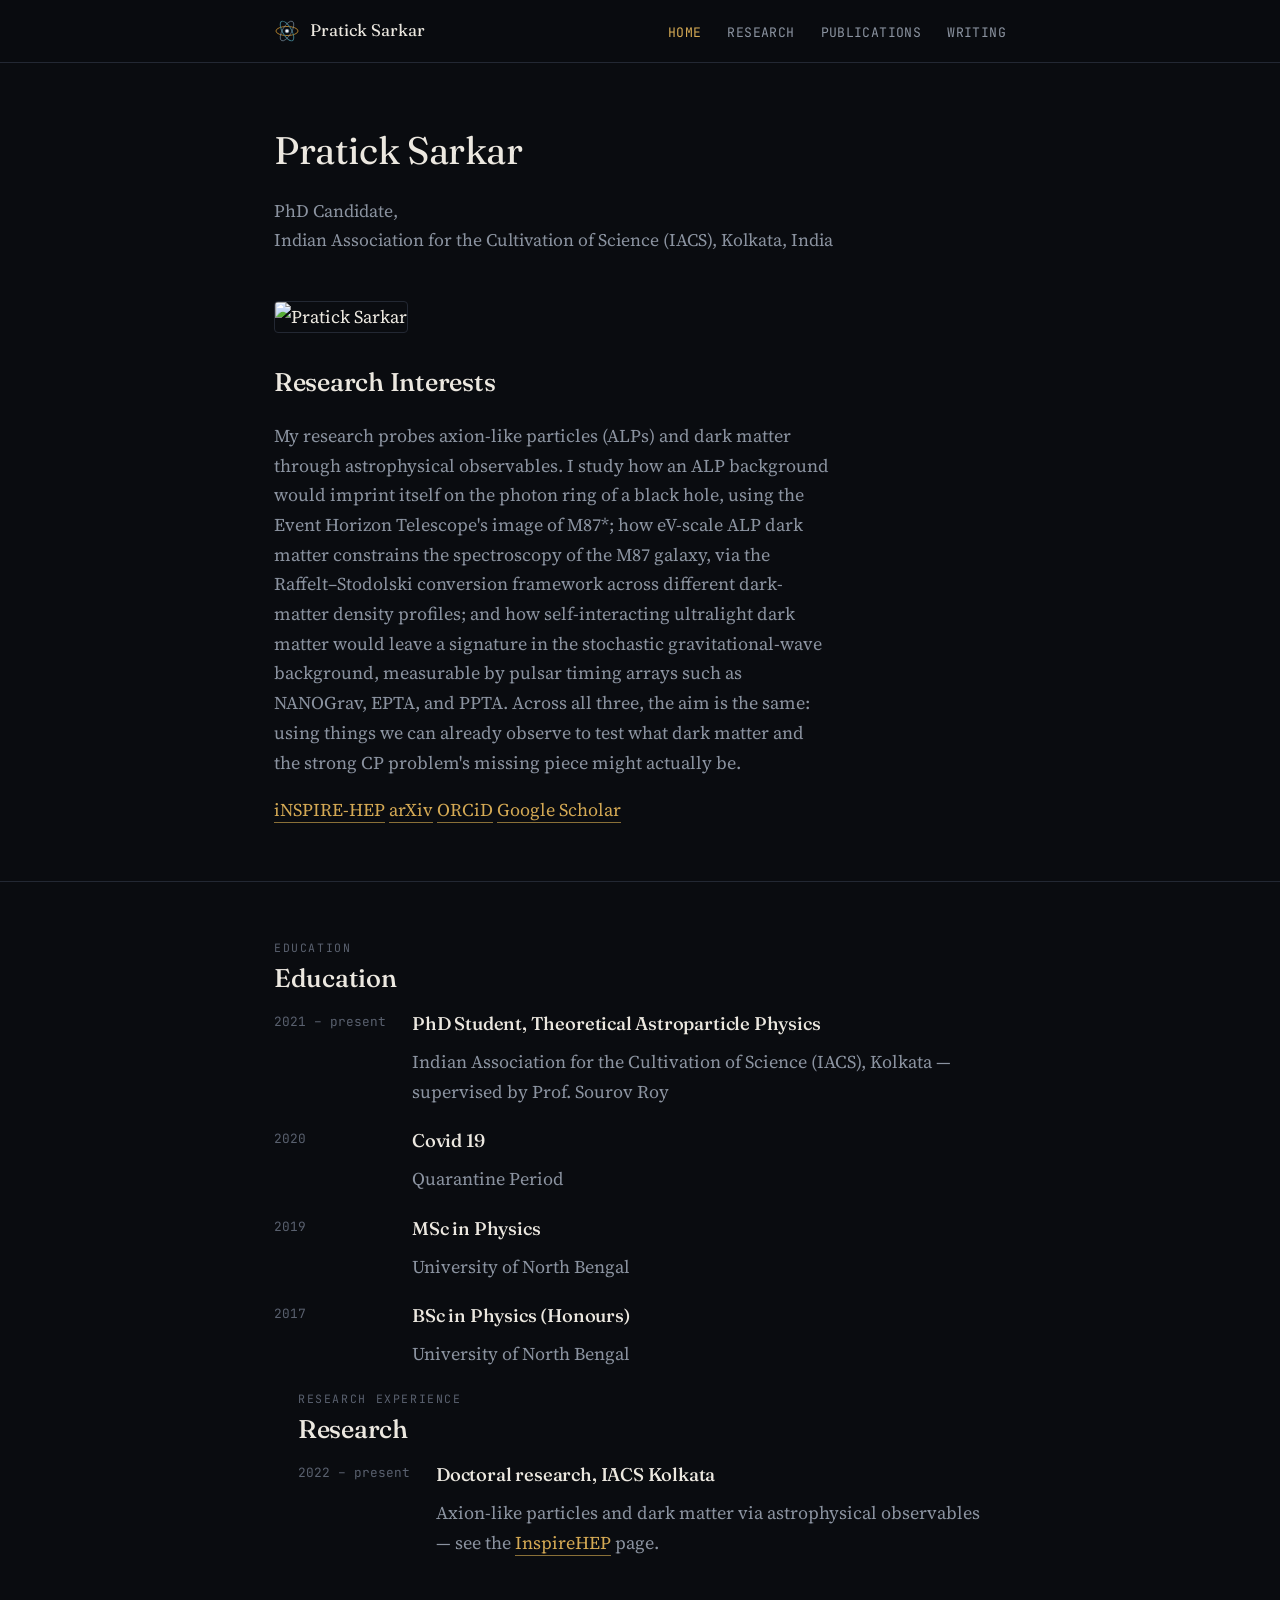
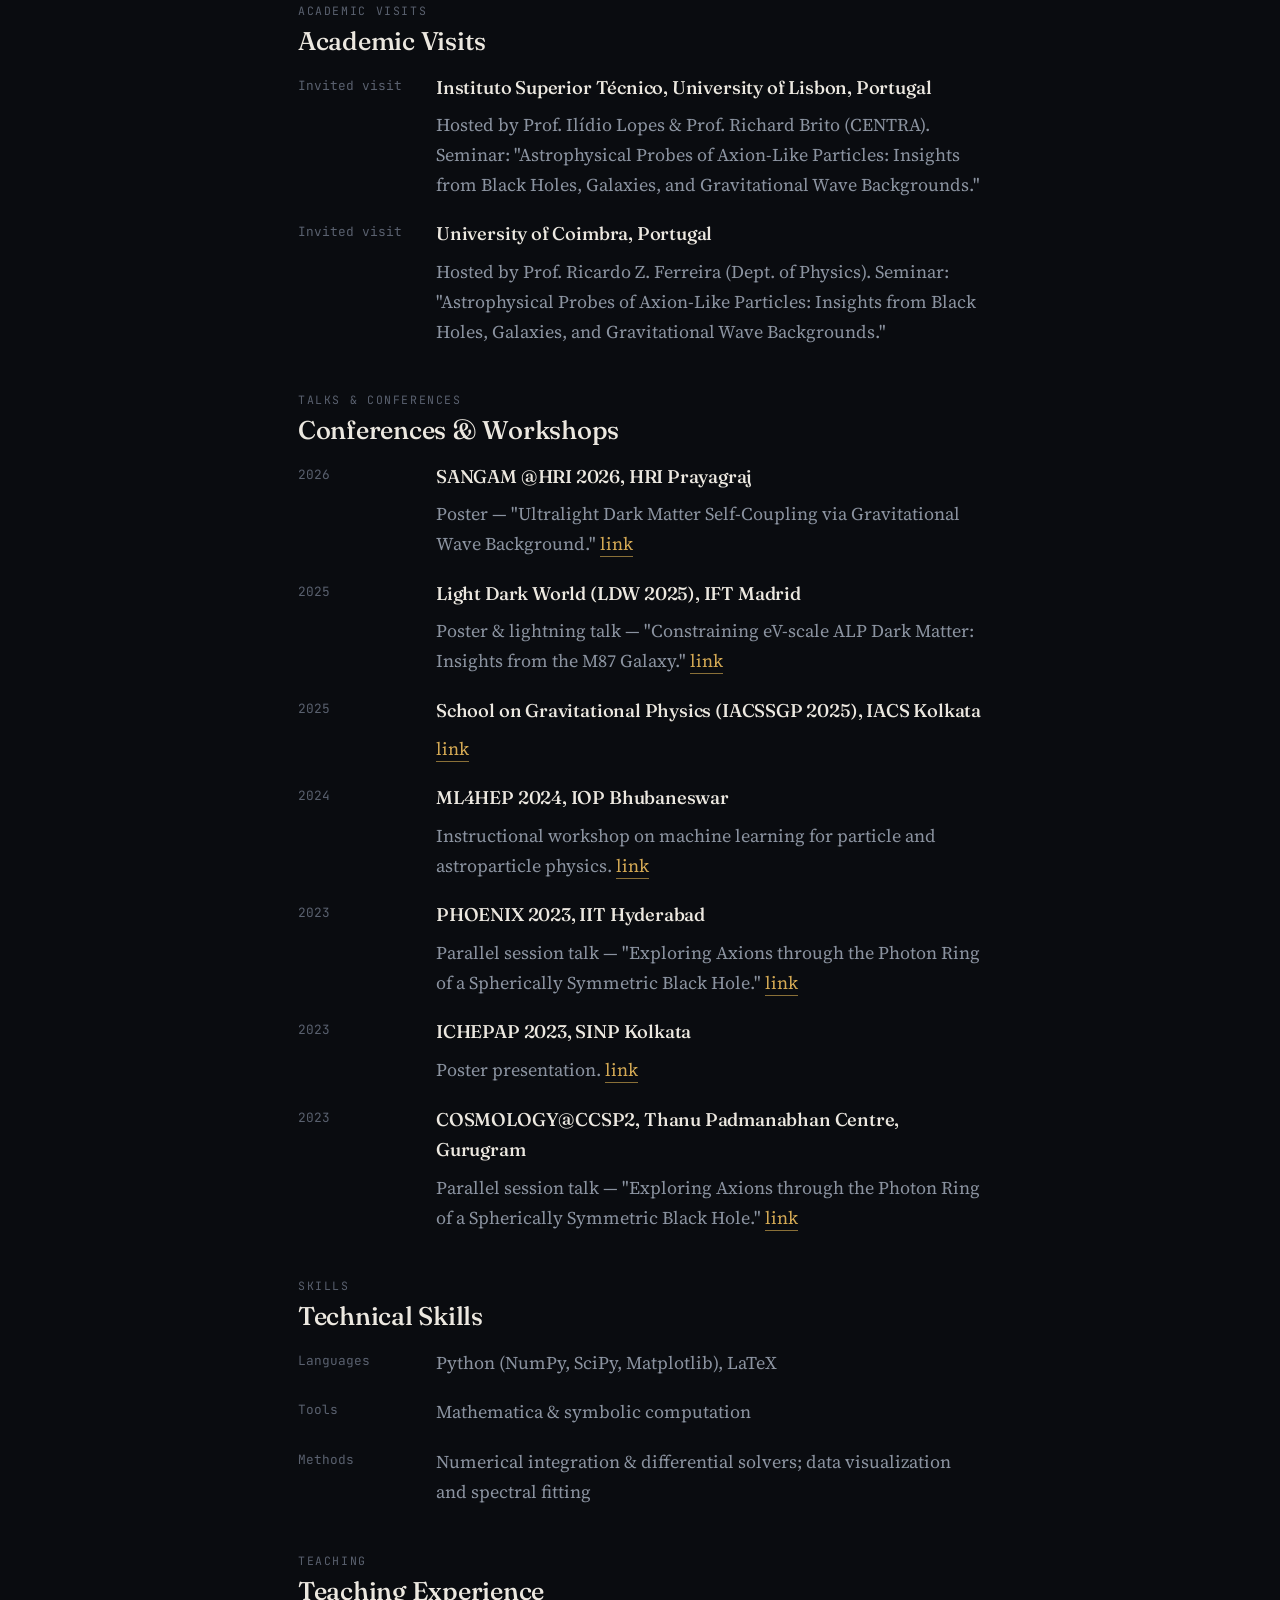
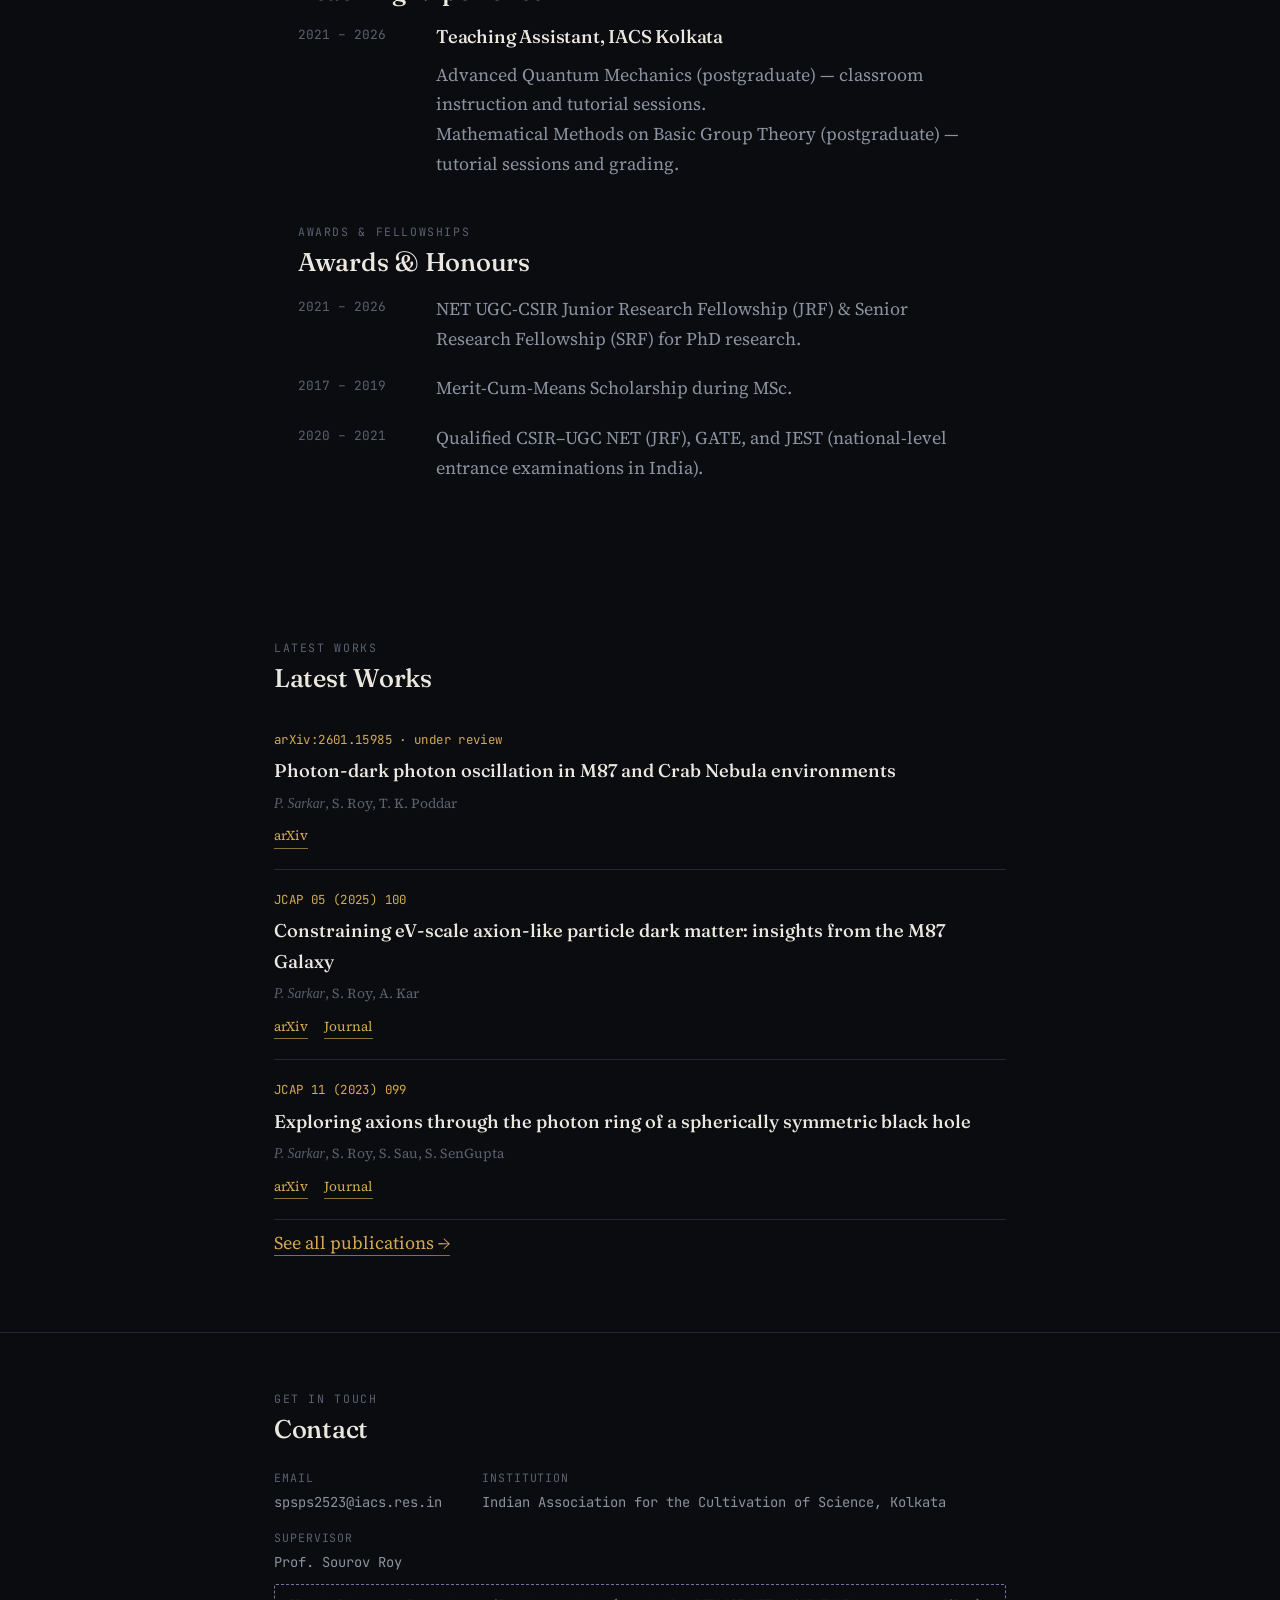
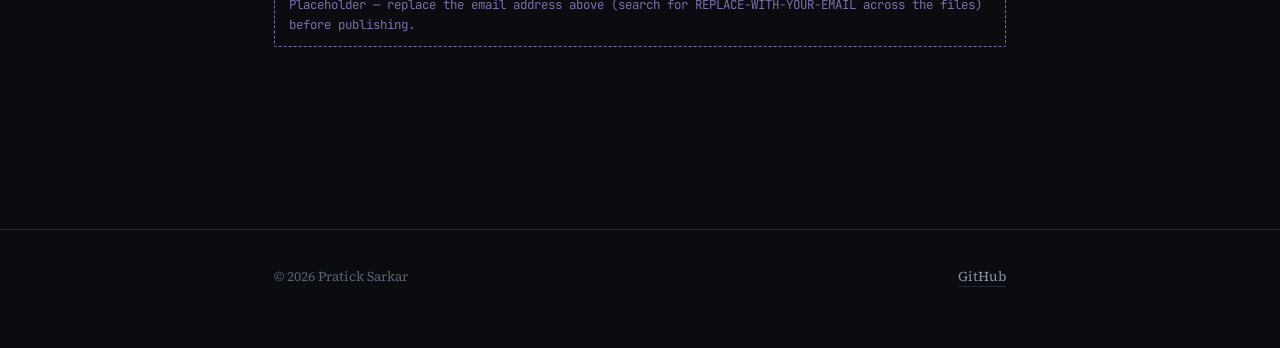
==== commit cb5eeee2: "Update index.html" ====
--- a/index.html
+++ b/index.html
@@ -20,7 +20,6 @@
         <li><a href="index.html" class="active">Home</a></li>
         <li><a href="research.html">Research</a></li>
         <li><a href="publications.html">Publications</a></li>
-        <li><a href="cv.html">CV</a></li>
         <li><a href="writing.html">Writing</a></li>
       </ul>
     </nav>
@@ -62,39 +61,162 @@
       </div>
     </div>
   </section>
-
-  <section>
-    <div class="wrap">
-      <div class="eyebrow">Academic trajectory</div>
-      <h2>Trajectory</h2>
-
+        <section>
+    <div class="wrap cv-block">
+      <div class="eyebrow">Education</div>
+      <h2>Education</h2>
       <div class="cv-entry">
         <div class="when">2021 – present</div>
         <div>
-          <h3>PhD Candidate</h3>
-          <div style="color:var(--text-dim);">Indian Association for the Cultivation of Science (IACS), Kolkata, India<br>
-          Supervisor: Prof. Sourov Roy</div>
-        </div>
-      </div>
-
-      <div class="cv-entry">
-        <div class="when">2017 – 2019</div>
-        <div>
-          <h3>M.Sc.</h3>
-          <div style="color:var(--text-dim);">Add your institution here</div>
-        </div>
-      </div>
-
-      <div class="cv-entry">
-        <div class="when">Add years</div>
-        <div>
-          <h3>B.Sc.</h3>
-          <div style="color:var(--text-dim);">Add your institution here</div>
-        </div>
-      </div>
-      <p class="placeholder-note">Placeholder — add your M.Sc./B.Sc. institutions and
-        years (see full details on the <a href="cv.html">CV</a> page).</p>
-    </div>
+          <h3>PhD Student, Theoretical Astroparticle Physics</h3>
+          <div style="color:var(--text-dim);">Indian Association for the Cultivation of Science (IACS), Kolkata — supervised by Prof. Sourov Roy</div>
+        </div>
+      </div>
+      <div class="cv-entry">
+        <div class="when">2020</div>
+        <div>
+          <h3>Covid 19 </h3>
+          <div style="color:var(--text-dim);">Quarantine Period</div>
+        </div>
+      </div>
+      <div class="cv-entry">
+        <div class="when">2019</div>
+        <div>
+          <h3>MSc in Physics</h3>
+          <div style="color:var(--text-dim);">University of North Bengal</div>
+        </div>
+      </div>
+      <div class="cv-entry">
+        <div class="when">2017</div>
+        <div>
+          <h3>BSc in Physics (Honours)</h3>
+          <div style="color:var(--text-dim);">University of North Bengal</div>
+        </div>
+      </div>
+
+    <div class="wrap cv-block">
+      <div class="eyebrow">Research experience</div>
+      <h2>Research</h2>
+      <div class="cv-entry">
+        <div class="when">2022 – present</div>
+        <div>
+          <h3>Doctoral research, IACS Kolkata</h3>
+          <div style="color:var(--text-dim);">Axion-like particles and dark matter via
+            astrophysical observables — see the <a href="https://inspirehep.net/authors/2712934?ui-citation-summary=true">InspireHEP</a> page.</div>
+        </div>
+      </div>
+    </div>
+      <div class="wrap cv-block">
+  <div class="eyebrow">Academic visits</div>
+  <h2>Academic Visits</h2>
+  <div class="cv-entry">
+    <div class="when">Invited visit</div>
+    <div>
+      <h3>Instituto Superior Técnico, University of Lisbon, Portugal</h3>
+      <div style="color:var(--text-dim);">Hosted by Prof. Ilídio Lopes &amp; Prof. Richard Brito (CENTRA). Seminar: "Astrophysical Probes of Axion-Like Particles: Insights from Black Holes, Galaxies, and Gravitational Wave Backgrounds."</div>
+    </div>
+  </div>
+  <div class="cv-entry">
+    <div class="when">Invited visit</div>
+    <div>
+      <h3>University of Coimbra, Portugal</h3>
+      <div style="color:var(--text-dim);">Hosted by Prof. Ricardo Z. Ferreira (Dept. of Physics). Seminar: "Astrophysical Probes of Axion-Like Particles: Insights from Black Holes, Galaxies, and Gravitational Wave Backgrounds."</div>
+    </div>
+  </div>
+</div>
+
+<div class="wrap cv-block">
+  <div class="eyebrow">Talks &amp; conferences</div>
+  <h2>Conferences &amp; Workshops</h2>
+  <div class="cv-entry">
+    <div class="when">2026</div>
+    <div><h3>SANGAM @HRI 2026, HRI Prayagraj</h3>
+      <div style="color:var(--text-dim);">Poster — "Ultralight Dark Matter Self-Coupling via Gravitational Wave Background." <a href="https://www.hri.res.in/~sangam/sangam26/" target="_blank" rel="noopener">link</a></div>
+    </div>
+  </div>
+  <div class="cv-entry">
+    <div class="when">2025</div>
+    <div><h3>Light Dark World (LDW 2025), IFT Madrid</h3>
+      <div style="color:var(--text-dim);">Poster &amp; lightning talk — "Constraining eV-scale ALP Dark Matter: Insights from the M87 Galaxy." <a href="https://indico.ift.uam-csic.es/event/29/contributions/466/" target="_blank" rel="noopener">link</a></div>
+    </div>
+  </div>
+  <div class="cv-entry">
+    <div class="when">2025</div>
+    <div><h3>School on Gravitational Physics (IACSSGP 2025), IACS Kolkata</h3>
+      <div style="color:var(--text-dim);"><a href="https://sites.google.com/view/iacssgp/home" target="_blank" rel="noopener">link</a></div>
+    </div>
+  </div>
+  <div class="cv-entry">
+    <div class="when">2024</div>
+    <div><h3>ML4HEP 2024, IOP Bhubaneswar</h3>
+      <div style="color:var(--text-dim);">Instructional workshop on machine learning for particle and astroparticle physics. <a href="https://www.iopb.res.in/conference/machine-learning-for-particle-and-astroparticle-physics-ml4hep-2024/#nav-participant-tab" target="_blank" rel="noopener">link</a></div>
+    </div>
+  </div>
+  <div class="cv-entry">
+    <div class="when">2023</div>
+    <div><h3>PHOENIX 2023, IIT Hyderabad</h3>
+      <div style="color:var(--text-dim);">Parallel session talk — "Exploring Axions through the Photon Ring of a Spherically Symmetric Black Hole." <a href="https://indi.to/V22z4" target="_blank" rel="noopener">link</a></div>
+    </div>
+  </div>
+  <div class="cv-entry">
+    <div class="when">2023</div>
+    <div><h3>ICHEPAP 2023, SINP Kolkata</h3>
+      <div style="color:var(--text-dim);">Poster presentation. <a href="https://indico.saha.ac.in/event/3/contributions/149/" target="_blank" rel="noopener">link</a></div>
+    </div>
+  </div>
+  <div class="cv-entry">
+    <div class="when">2023</div>
+    <div><h3>COSMOLOGY@CCSP2, Thanu Padmanabhan Centre, Gurugram</h3>
+      <div style="color:var(--text-dim);">Parallel session talk — "Exploring Axions through the Photon Ring of a Spherically Symmetric Black Hole." <a href="https://ccsp.sgtuniversity.ac.in/V2/" target="_blank" rel="noopener">link</a></div>
+    </div>
+  </div>
+</div>
+      <div class="wrap cv-block">
+  <div class="eyebrow">Skills</div>
+  <h2>Technical Skills</h2>
+  <div class="cv-entry">
+    <div class="when">Languages</div>
+    <div style="color:var(--text-dim);">Python (NumPy, SciPy, Matplotlib), LaTeX</div>
+  </div>
+  <div class="cv-entry">
+    <div class="when">Tools</div>
+    <div style="color:var(--text-dim);">Mathematica &amp; symbolic computation</div>
+  </div>
+  <div class="cv-entry">
+    <div class="when">Methods</div>
+    <div style="color:var(--text-dim);">Numerical integration &amp; differential solvers; data visualization and spectral fitting</div>
+  </div>
+</div>
+
+<div class="wrap cv-block">
+  <div class="eyebrow">Teaching</div>
+  <h2>Teaching Experience</h2>
+  <div class="cv-entry">
+    <div class="when">2021 – 2026</div>
+    <div>
+      <h3>Teaching Assistant, IACS Kolkata</h3>
+      <div style="color:var(--text-dim);">Advanced Quantum Mechanics (postgraduate) — classroom instruction and tutorial sessions.<br>Mathematical Methods on Basic Group Theory (postgraduate) — tutorial sessions and grading.</div>
+    </div>
+  </div>
+</div>
+      <div class="wrap cv-block">
+  <div class="eyebrow">Awards &amp; fellowships</div>
+  <h2>Awards &amp; Honours</h2>
+  <div class="cv-entry">
+    <div class="when">2021 – 2026</div>
+    <div style="color:var(--text-dim);">NET UGC-CSIR Junior Research Fellowship (JRF) &amp; Senior Research Fellowship (SRF) for PhD research.</div>
+  </div>
+  <div class="cv-entry">
+    <div class="when">2017 – 2019</div>
+    <div style="color:var(--text-dim);">Merit-Cum-Means Scholarship during MSc.</div>
+  </div>
+  <div class="cv-entry">
+    <div class="when">2020 – 2021</div>
+    <div style="color:var(--text-dim);">Qualified CSIR–UGC NET (JRF), GATE, and JEST (national-level entrance examinations in India).</div>
+  </div>
+</div>
+  </section>
+</main>
   </section>
 
   <section>
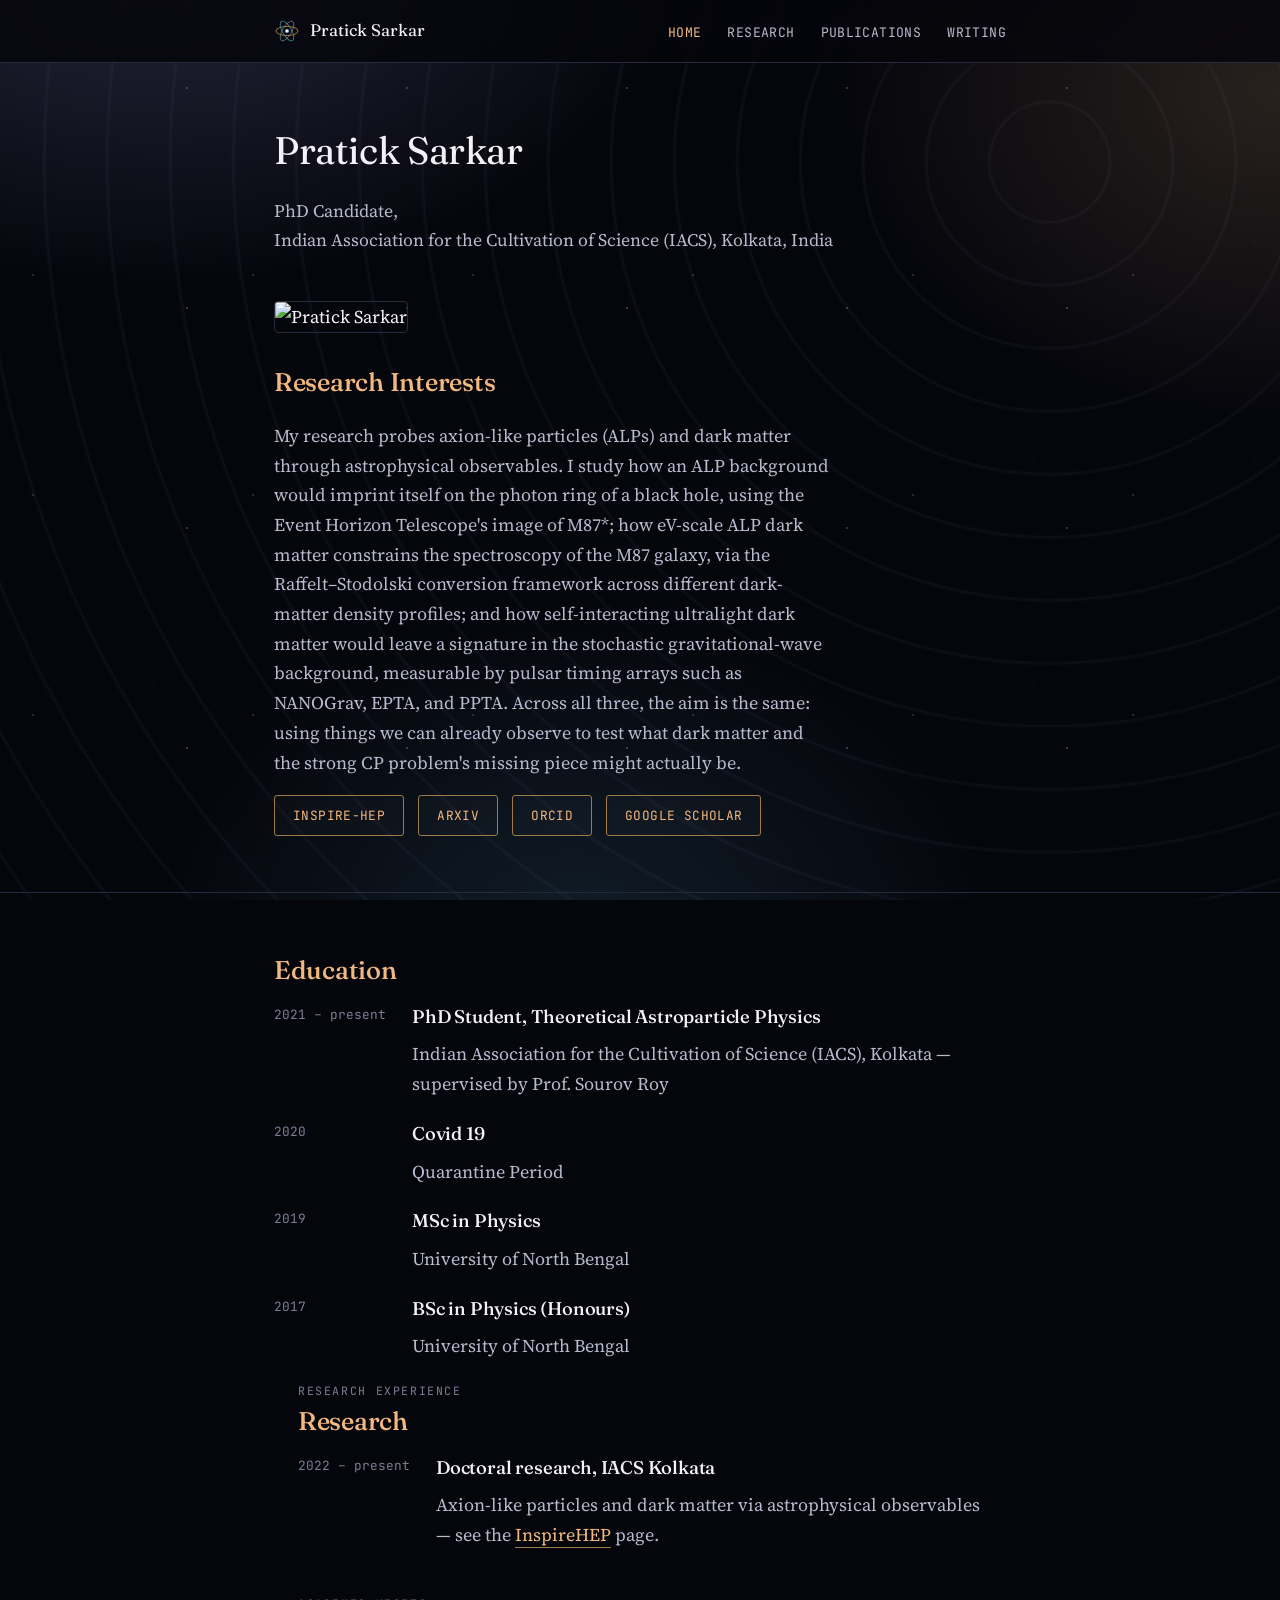
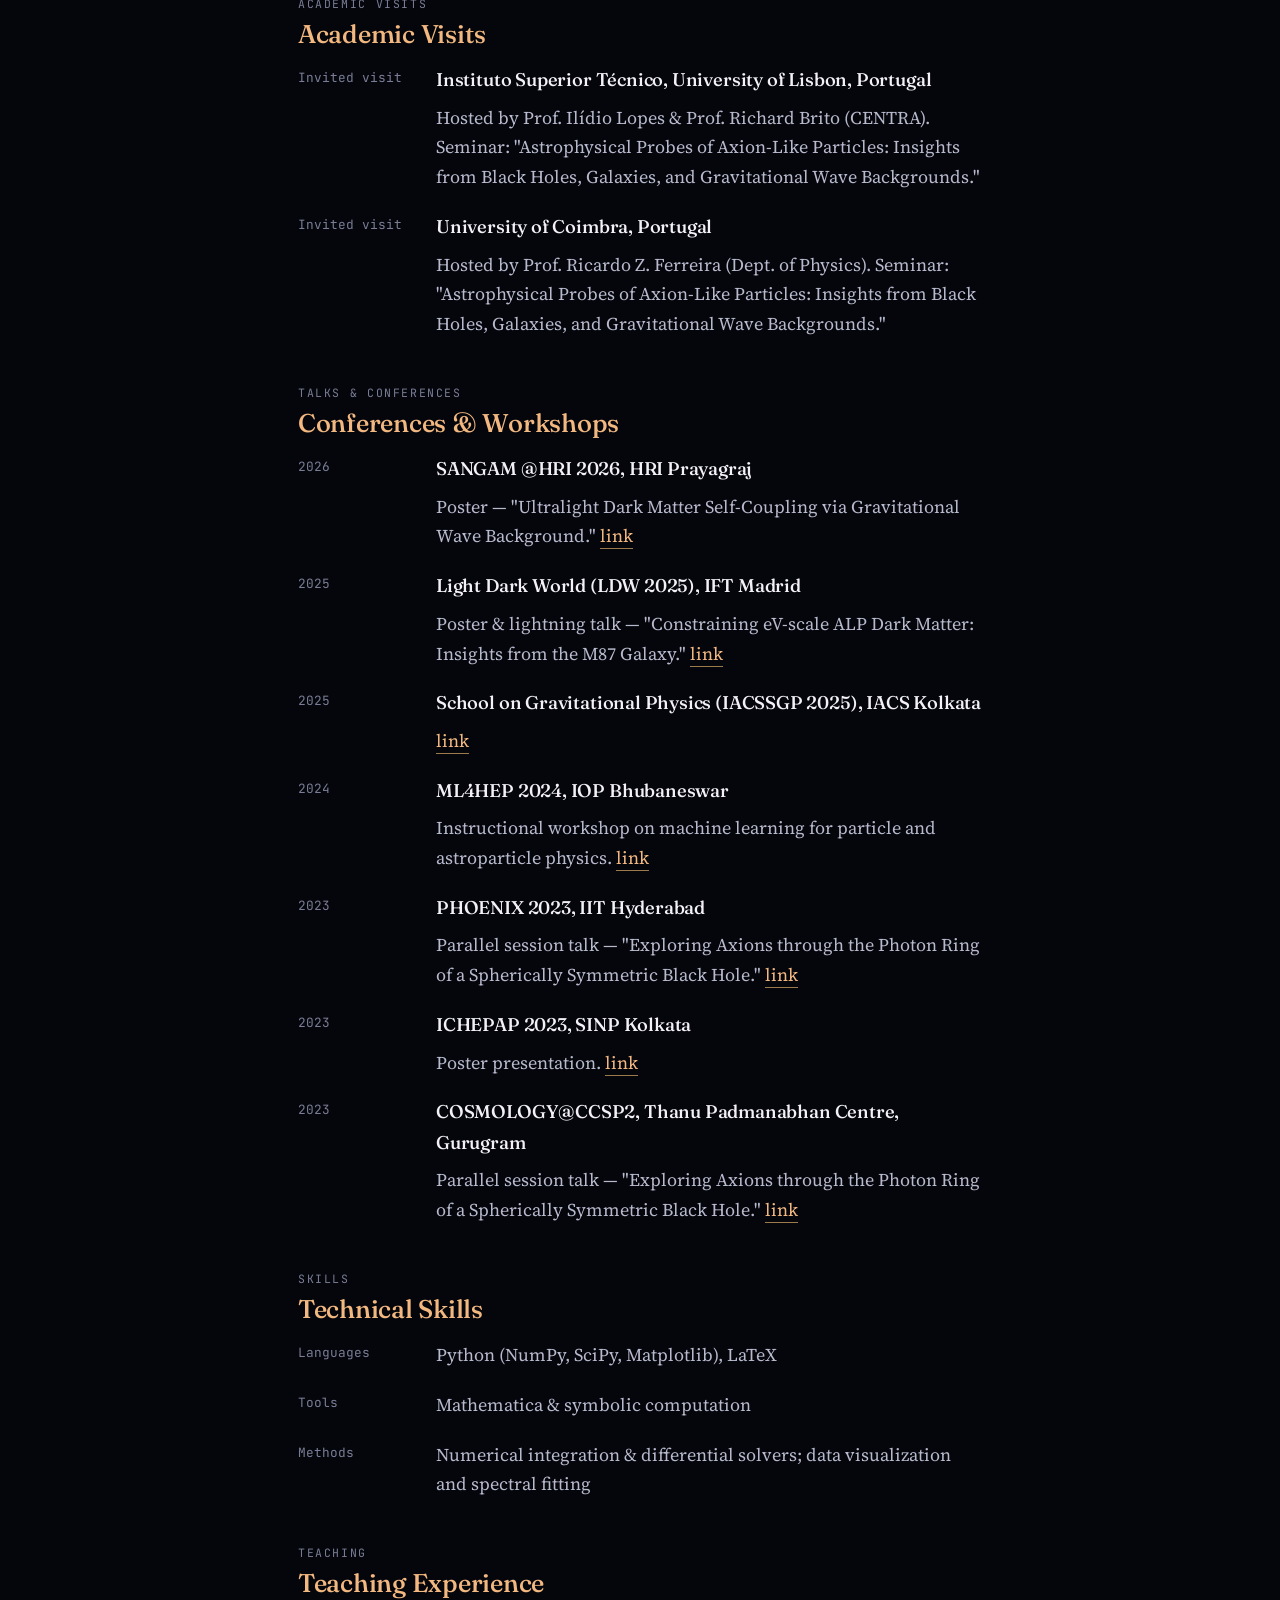
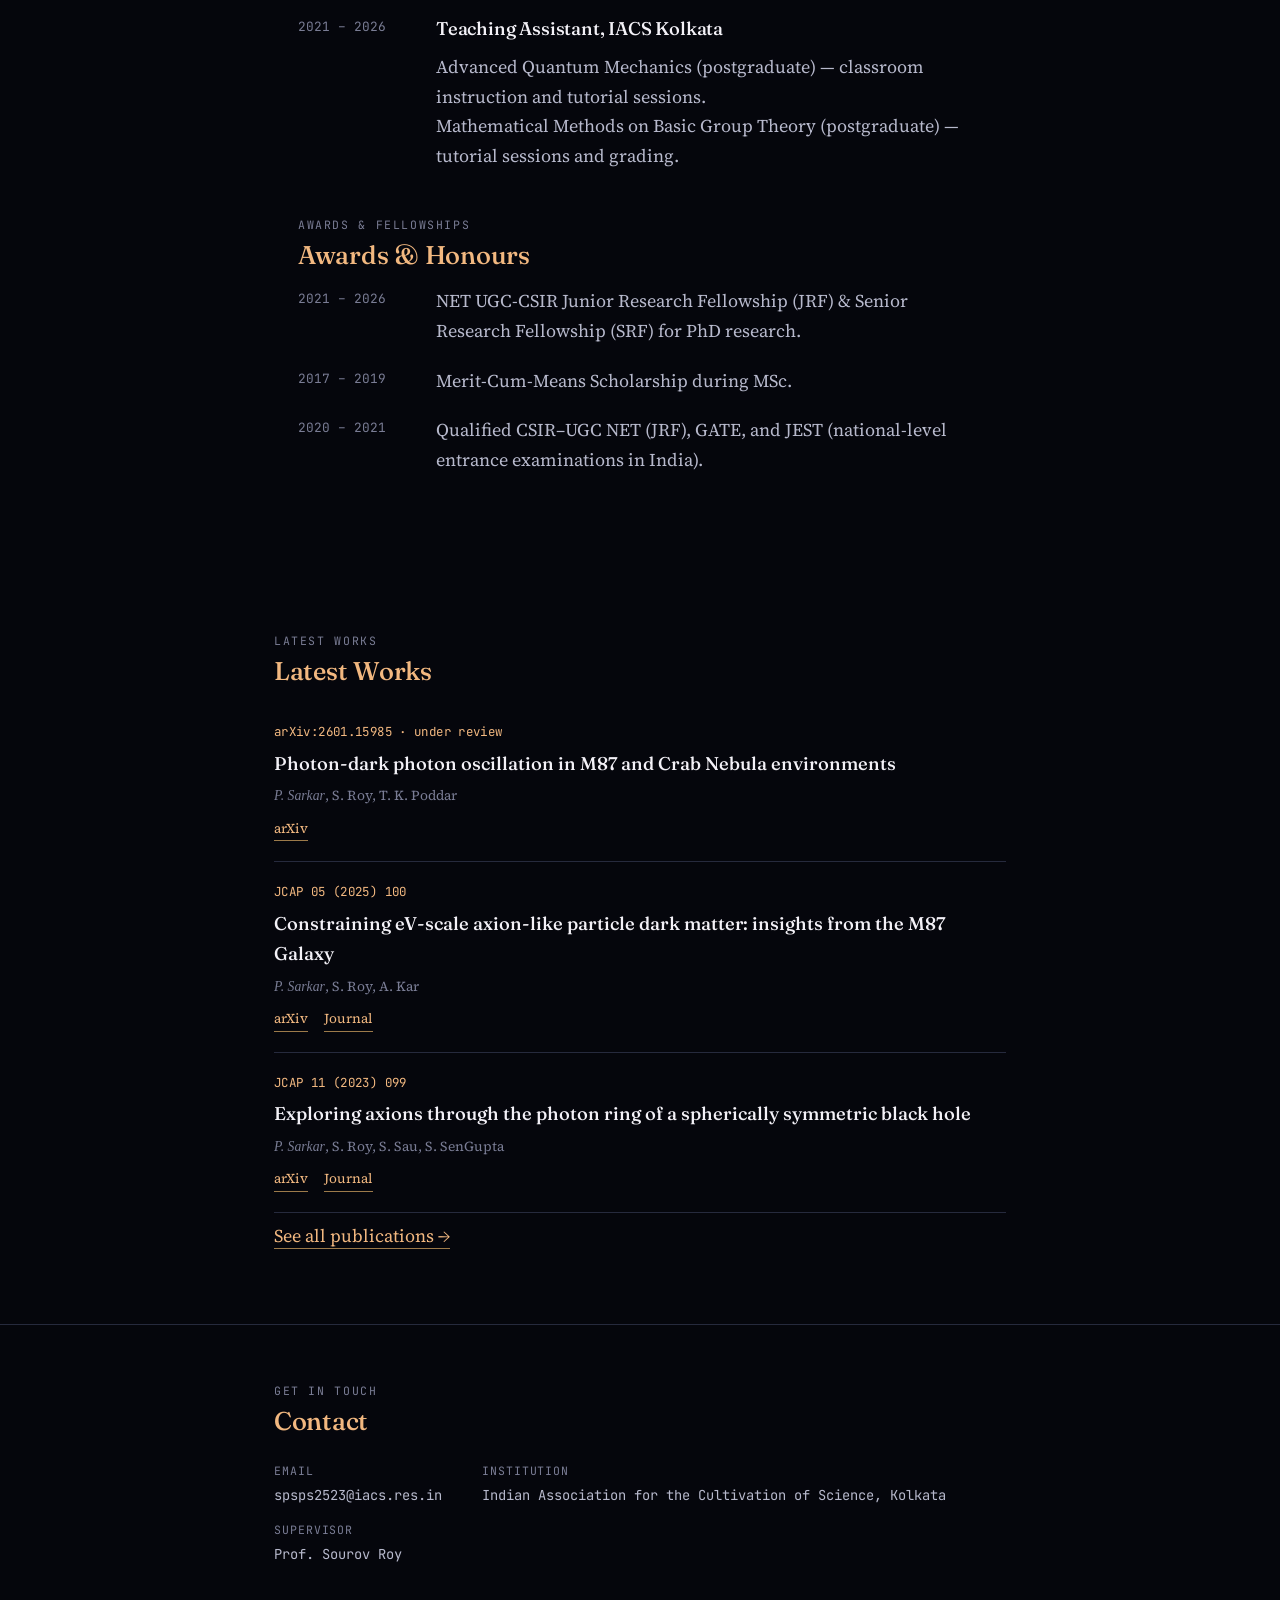
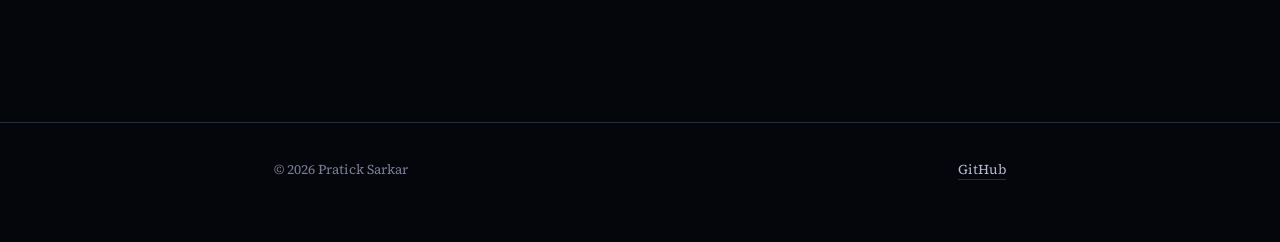
==== commit 189a2765: "Update index.html" ====
--- a/index.html
+++ b/index.html
@@ -63,7 +63,6 @@
   </section>
         <section>
     <div class="wrap cv-block">
-      <div class="eyebrow">Education</div>
       <h2>Education</h2>
       <div class="cv-entry">
         <div class="when">2021 – present</div>
@@ -263,8 +262,6 @@
         <div><span>Institution</span>Indian Association for the Cultivation of Science, Kolkata</div>
         <div><span>Supervisor</span>Prof. Sourov Roy</div>
       </div>
-      <p class="placeholder-note">Placeholder — replace the email address above (search
-        for REPLACE-WITH-YOUR-EMAIL across the files) before publishing.</p>
     </div>
   </section>
 </main>
--- a/style.css
+++ b/style.css
@@ -5,16 +5,16 @@
    ============================================================ */
 @import url('https://fonts.googleapis.com/css2?family=Fraunces:opsz,wght@9..144,300;9..144,400;9..144,500;9..144,600&family=Source+Serif+4:ital,wght@0,400;0,500;1,400&family=JetBrains+Mono:wght@400;500&display=swap');
 :root{
-  --bg:        #0a0c10;
-  --bg-alt:    #10131a;
-  --bg-raised: #151922;
-  --text:      #ece8e0;
-  --text-dim:  #8b93a0;
-  --text-faint:#5a616f;
-  --gold:      #d4a954;
-  --gold-dim:  #8a7038;
-  --violet:    #7a6fa8;
-  --rule:      #232833;
+  --bg:        #05060c;
+  --bg-alt:    #0b0d18;
+  --bg-raised: #12142250;
+  --text:      #f3f1f7;
+  --text-dim:  #b7b9cc;
+  --text-faint:#7a7d95;
+  --gold:      #f2b880;
+  --gold-dim:  #9c7a4a;
+  --violet:    #9b8fe0;
+  --rule:      #262a3d;
 
   --font-display: 'Fraunces', serif;
   --font-body:    'Source Serif 4', serif;
@@ -28,6 +28,7 @@
 
 body{
   margin:0;
+  position:relative;
   background:var(--bg);
   color:var(--text);
   font-family:var(--font-body);
@@ -36,11 +37,41 @@
   -webkit-font-smoothing:antialiased;
 }
 
+/* nebula wash + faint gravitational-wave ripples, pinned to viewport */
+body::before{
+  content:"";
+  position:fixed; inset:0; z-index:-2;
+  background:
+    radial-gradient(ellipse 900px 600px at 12% -8%, rgba(155,143,224,.24), transparent 60%),
+    radial-gradient(ellipse 800px 600px at 100% 10%, rgba(242,184,128,.15), transparent 55%),
+    radial-gradient(ellipse 700px 550px at 45% 105%, rgba(90,170,210,.14), transparent 60%),
+    repeating-radial-gradient(circle at 82% 18%, transparent 0, transparent 58px, rgba(155,143,224,.06) 60px, transparent 63px),
+    var(--bg);
+}
+
+/* tiled starfield, two depths */
+body::after{
+  content:"";
+  position:fixed; inset:0; z-index:-1;
+  pointer-events:none;
+  background-image:
+    radial-gradient(1.6px 1.6px at 15% 25%, rgba(255,255,255,.9), transparent 60%),
+    radial-gradient(1.2px 1.2px at 60% 65%, rgba(255,255,255,.7), transparent 60%),
+    radial-gradient(1.8px 1.8px at 85% 40%, rgba(255,255,255,.85), transparent 60%),
+    radial-gradient(1px 1px at 35% 85%, rgba(255,255,255,.55), transparent 60%),
+    radial-gradient(1.3px 1.3px at 70% 10%, rgba(255,255,255,.65), transparent 60%);
+  background-repeat:repeat;
+  background-size:220px 220px;
+  opacity:.65;
+}
+
 a{ color:var(--gold); text-decoration:none; border-bottom:1px solid var(--gold-dim); }
 a:hover{ border-bottom-color:var(--gold); }
 a:focus-visible, button:focus-visible{ outline:2px solid var(--gold); outline-offset:3px; }
 
-h1,h2,h3{ font-family:var(--font-display); font-weight:500; letter-spacing:-0.01em; color:var(--text); margin:0 0 .4em; }
+h1,h3{ font-family:var(--font-display); font-weight:500; letter-spacing:-0.01em; color:var(--text); margin:0 0 .4em; }
+h2{ font-family:var(--font-display); font-weight:500; letter-spacing:-0.01em; color:var(--gold); margin:0 0 .4em; }
+
 h1{ font-size:clamp(2.1rem,5vw,3.4rem); font-weight:400; }
 h2{ font-size:1.6rem; }
 h3{ font-size:1.15rem; }
@@ -58,7 +89,7 @@
 
 header.site{
   position:sticky; top:0; z-index:20;
-  background:rgba(10,12,16,.86);
+   background:rgba(5,6,12,.82);
   backdrop-filter:blur(8px);
   border-bottom:1px solid var(--rule);
 }
@@ -183,3 +214,29 @@
   margin-top:8px; font-family:var(--font-mono); font-size:.75rem;
   color:var(--text-faint); line-height:1.4;
 }
+
+/* ---- avatar (circular photo) ---- */
+.avatar{
+  width:130px; height:130px; border-radius:50%;
+  object-fit:cover; display:block; margin:24px 0;
+  border:2px solid var(--gold);
+  box-shadow:0 0 26px rgba(242,184,128,.25);
+}
+
+/* ---- highlighted author name ---- */
+.me{
+  color:var(--gold); text-decoration:underline; text-decoration-color:var(--gold-dim);
+  border:none; font-weight:600;
+}
+
+/* ---- profile links as boxes ---- */
+.actions{ display:flex; gap:14px; flex-wrap:wrap; }
+.actions a{
+  font-family:var(--font-mono); font-size:.8rem; letter-spacing:.03em; text-transform:uppercase;
+  border:1px solid var(--gold-dim); padding:9px 18px; border-radius:3px;
+  color:var(--gold); background:rgba(255,255,255,.02);
+}
+.actions a:hover{ border-color:var(--gold); background:rgba(242,184,128,.08); }
+
+/* ---- diamond markers for list entries ---- */
+.marker{ color:var(--gold); margin-right:9px; font-size:.85em; }
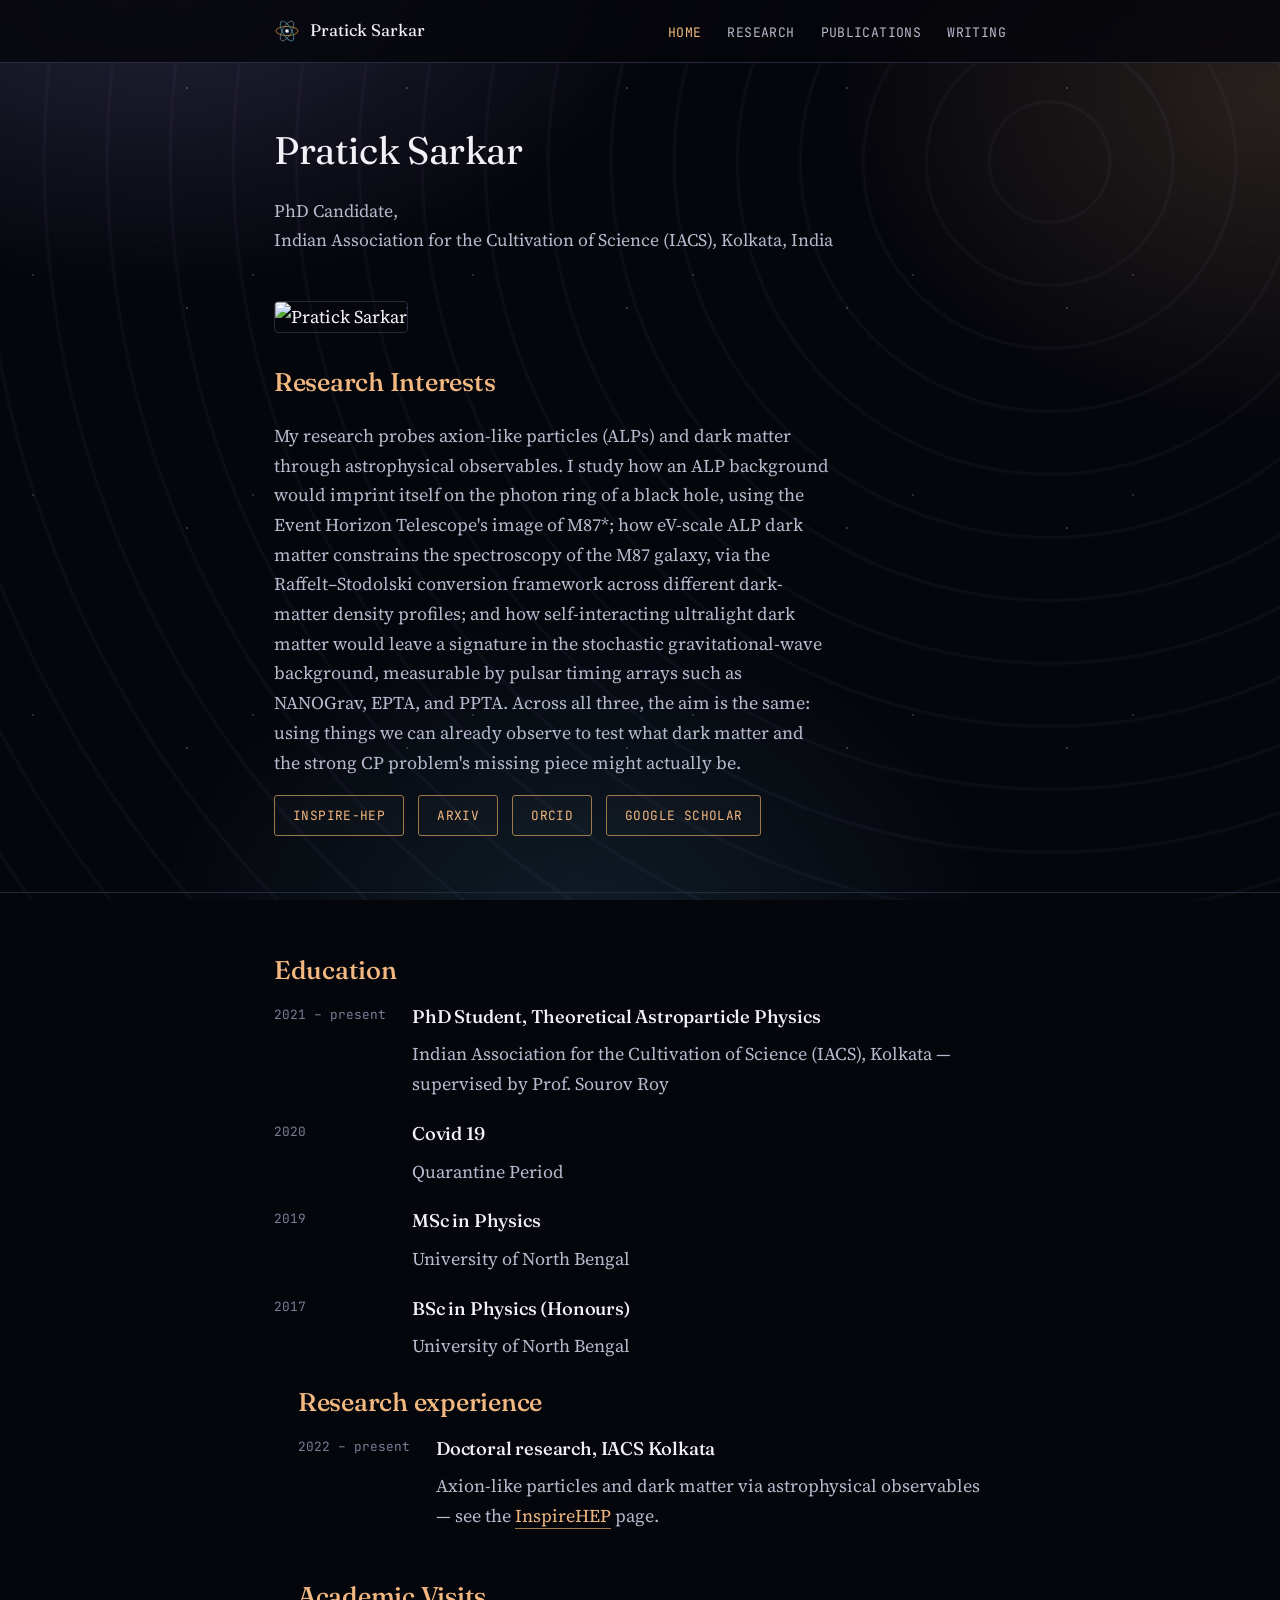
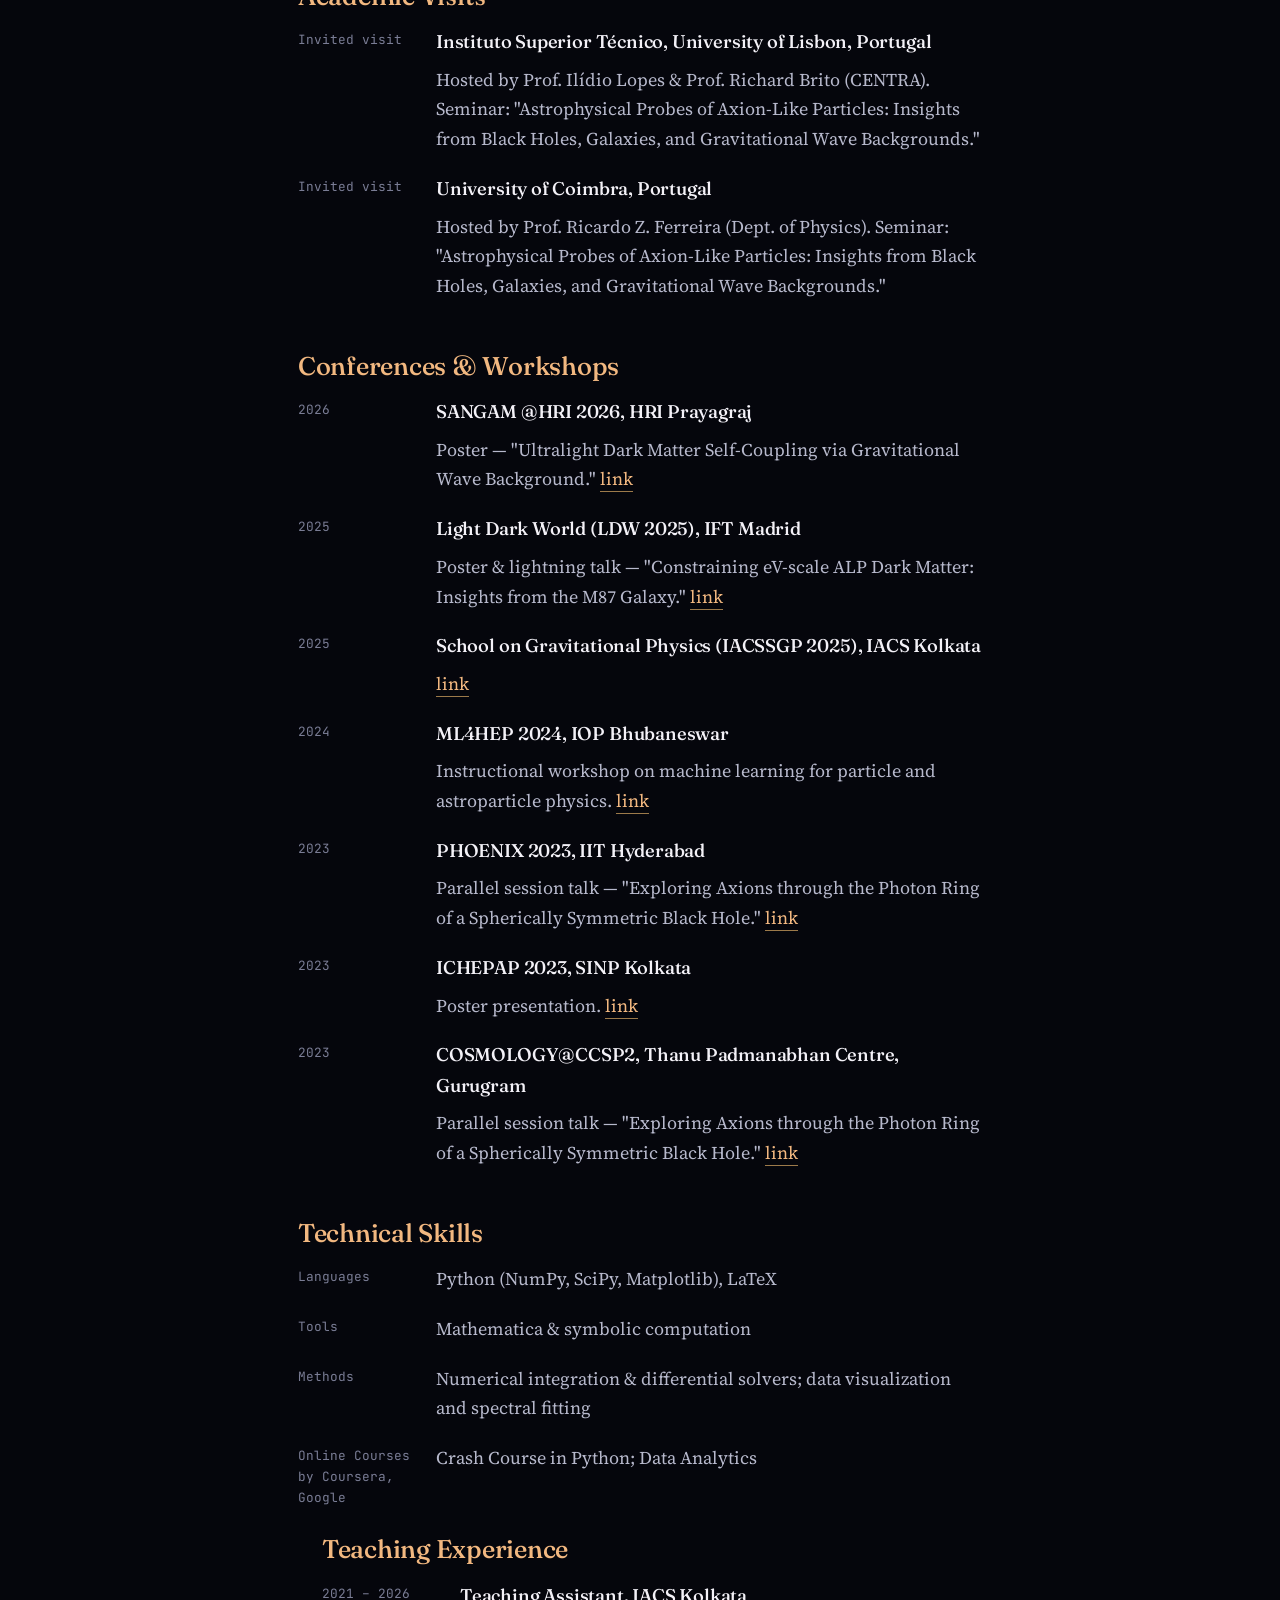
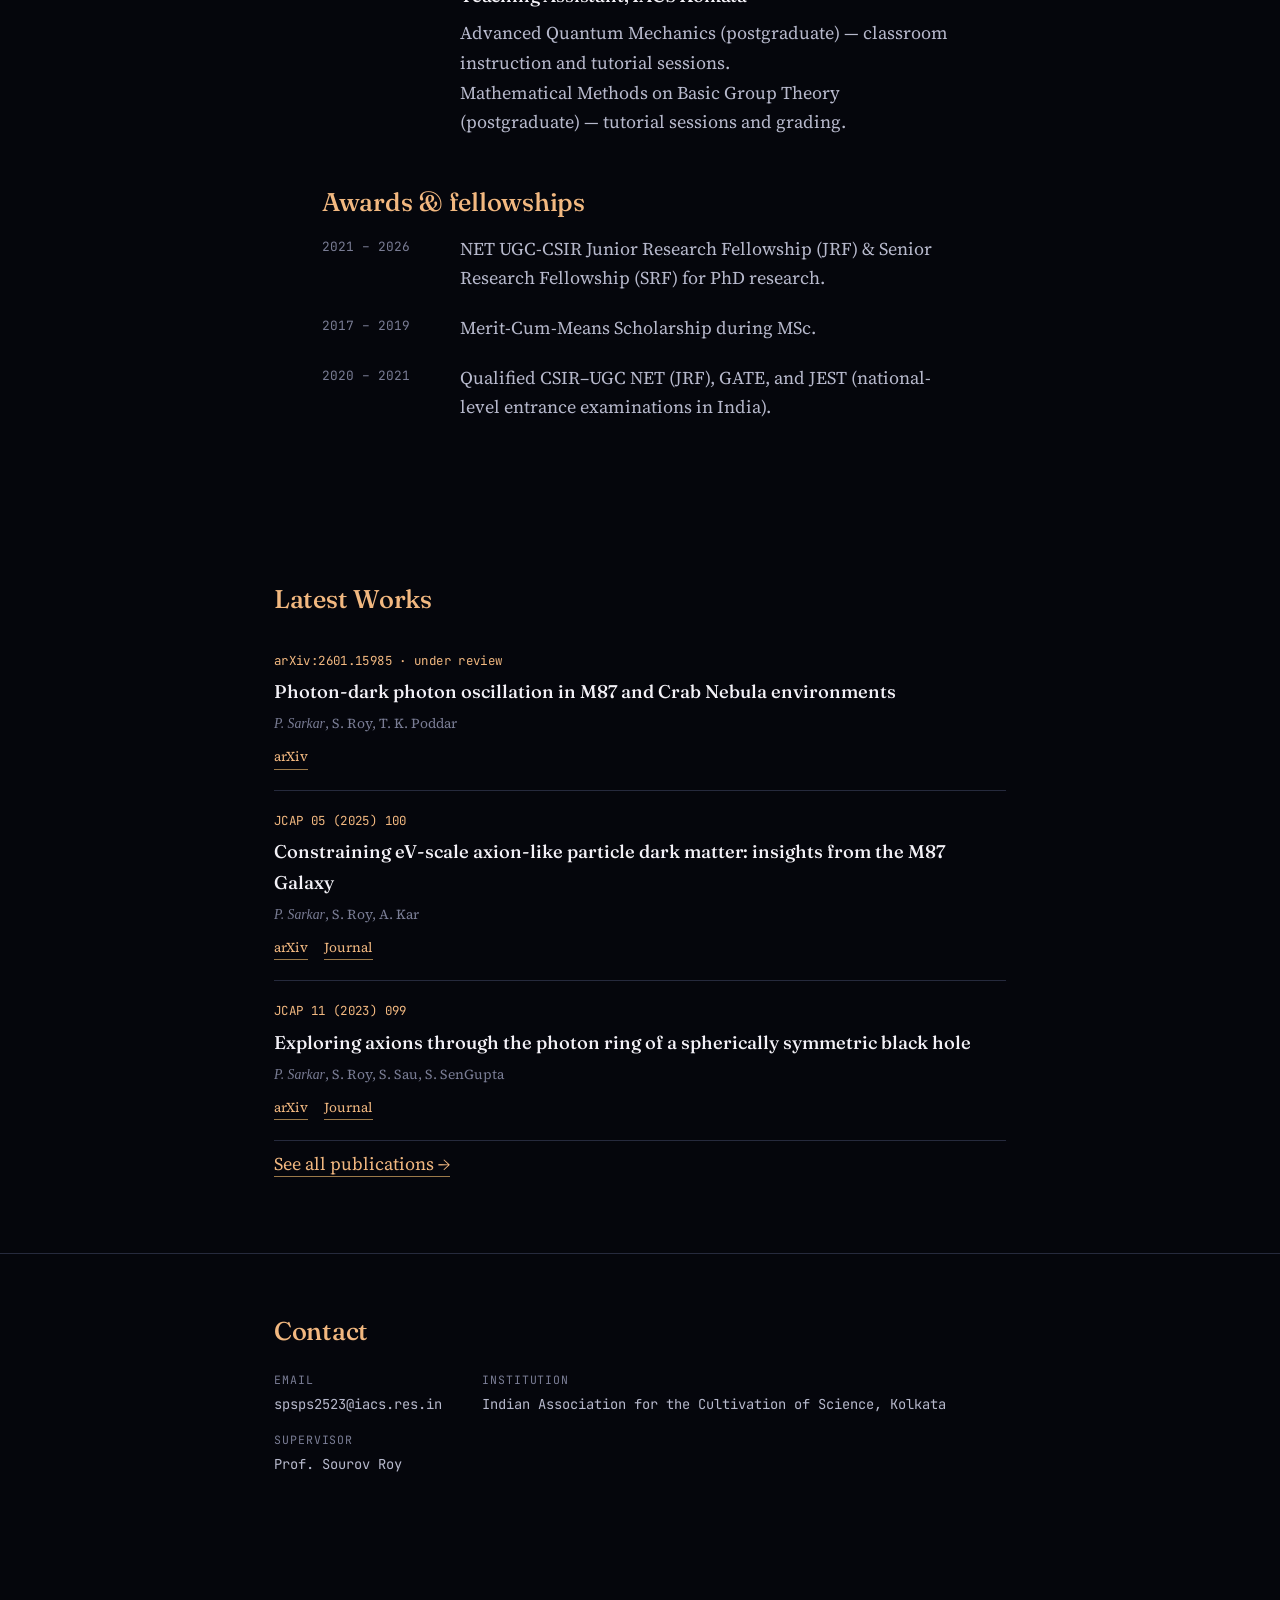
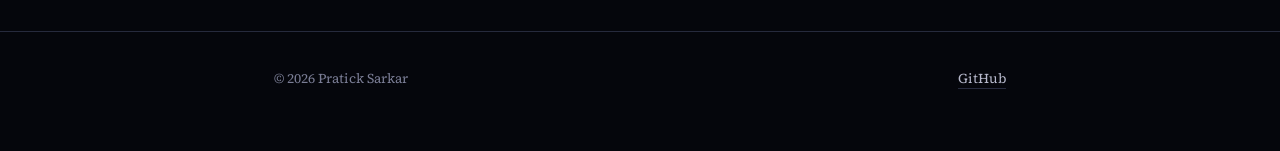
==== commit ee3bb0b3: "Update index.html" ====
--- a/index.html
+++ b/index.html
@@ -94,8 +94,7 @@
       </div>
 
     <div class="wrap cv-block">
-      <div class="eyebrow">Research experience</div>
-      <h2>Research</h2>
+      <h2>Research experience</h2>
       <div class="cv-entry">
         <div class="when">2022 – present</div>
         <div>
@@ -106,7 +105,6 @@
       </div>
     </div>
       <div class="wrap cv-block">
-  <div class="eyebrow">Academic visits</div>
   <h2>Academic Visits</h2>
   <div class="cv-entry">
     <div class="when">Invited visit</div>
@@ -125,7 +123,6 @@
 </div>
 
 <div class="wrap cv-block">
-  <div class="eyebrow">Talks &amp; conferences</div>
   <h2>Conferences &amp; Workshops</h2>
   <div class="cv-entry">
     <div class="when">2026</div>
@@ -171,7 +168,6 @@
   </div>
 </div>
       <div class="wrap cv-block">
-  <div class="eyebrow">Skills</div>
   <h2>Technical Skills</h2>
   <div class="cv-entry">
     <div class="when">Languages</div>
@@ -185,10 +181,12 @@
     <div class="when">Methods</div>
     <div style="color:var(--text-dim);">Numerical integration &amp; differential solvers; data visualization and spectral fitting</div>
   </div>
+<div class="cv-entry">
+    <div class="when">Online Courses by Coursera, Google</div>
+    <div style="color:var(--text-dim);">Crash Course in Python; Data Analytics</div>
 </div>
 
 <div class="wrap cv-block">
-  <div class="eyebrow">Teaching</div>
   <h2>Teaching Experience</h2>
   <div class="cv-entry">
     <div class="when">2021 – 2026</div>
@@ -199,8 +197,7 @@
   </div>
 </div>
       <div class="wrap cv-block">
-  <div class="eyebrow">Awards &amp; fellowships</div>
-  <h2>Awards &amp; Honours</h2>
+  <h2>Awards &amp; fellowships</h2>
   <div class="cv-entry">
     <div class="when">2021 – 2026</div>
     <div style="color:var(--text-dim);">NET UGC-CSIR Junior Research Fellowship (JRF) &amp; Senior Research Fellowship (SRF) for PhD research.</div>
@@ -220,7 +217,6 @@
 
   <section>
     <div class="wrap">
-      <div class="eyebrow">Latest works</div>
       <h2>Latest Works</h2>
 
       <div class="pub">
@@ -255,7 +251,6 @@
   </section>
   <section>
     <div class="wrap">
-      <div class="eyebrow">Get in touch</div>
       <h2>Contact</h2>
       <div class="contact-grid">
         <div><span>Email</span>spsps2523@iacs.res.in</div>
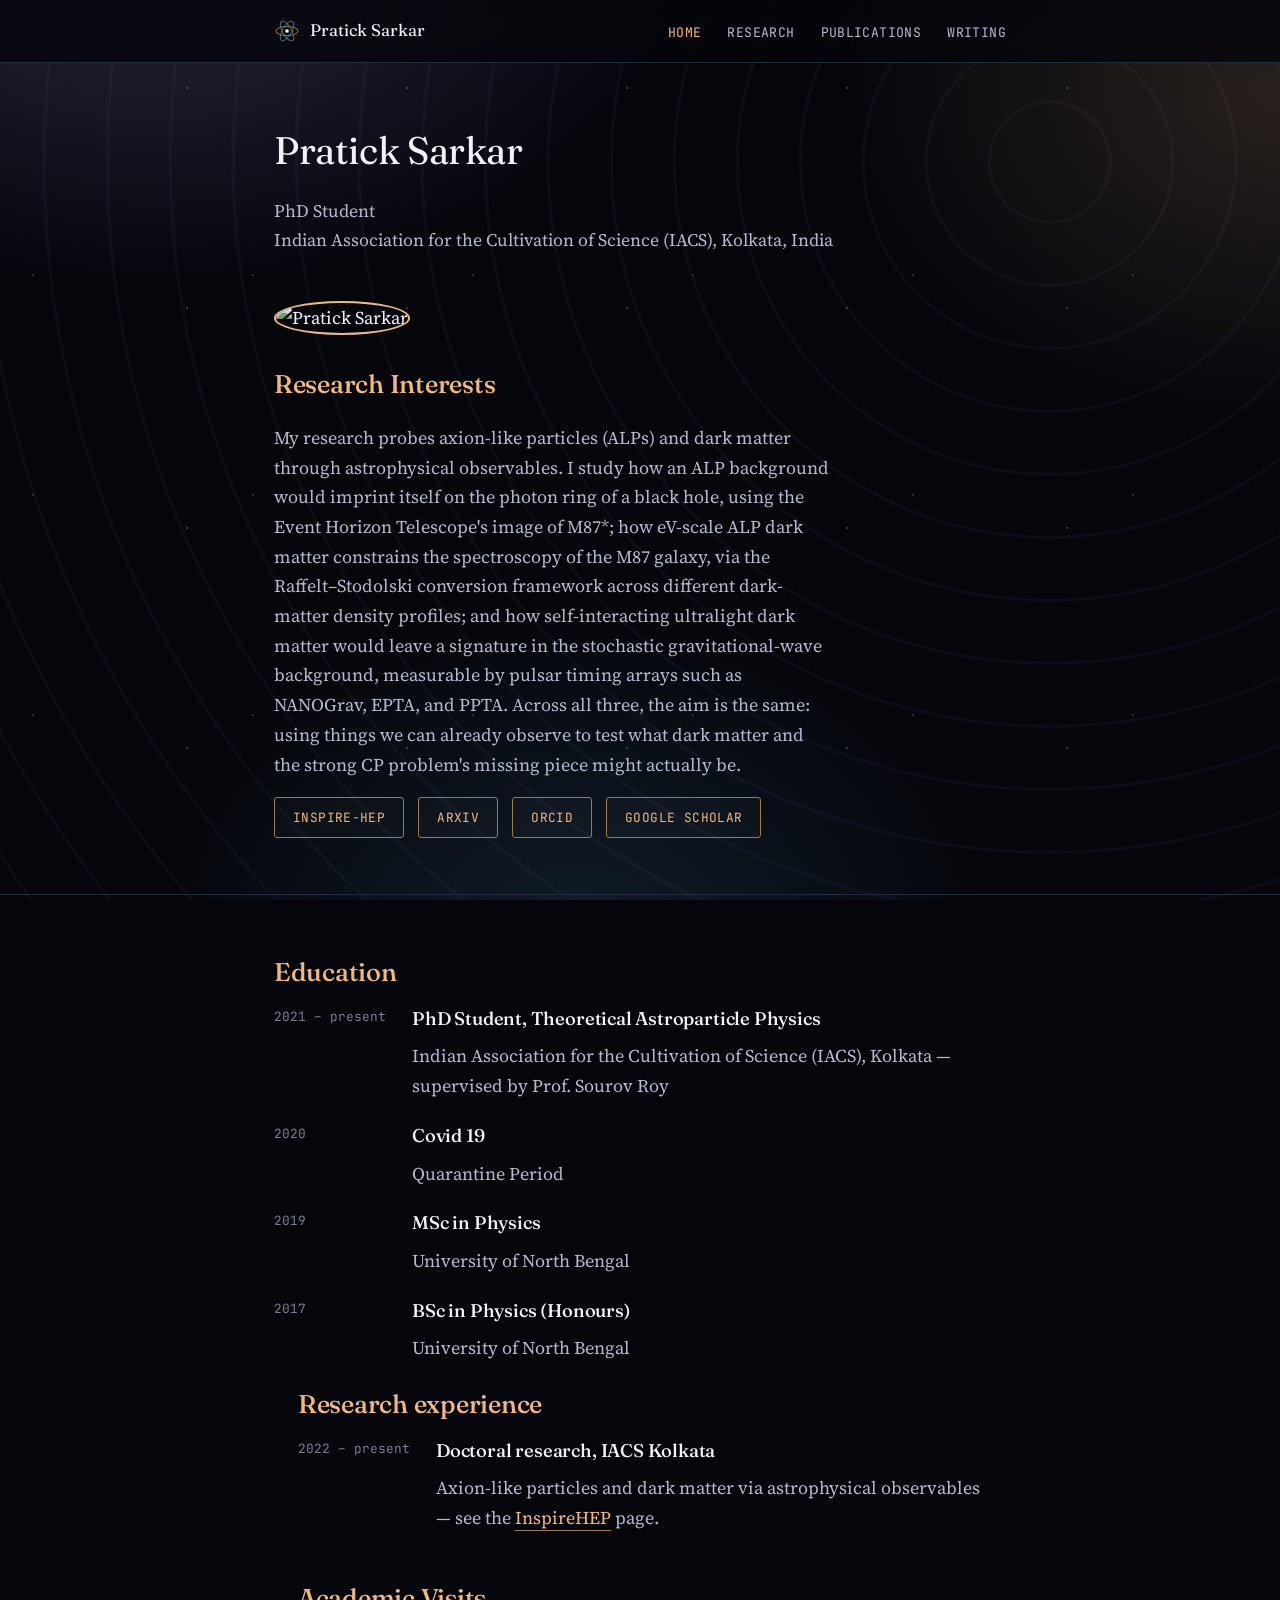
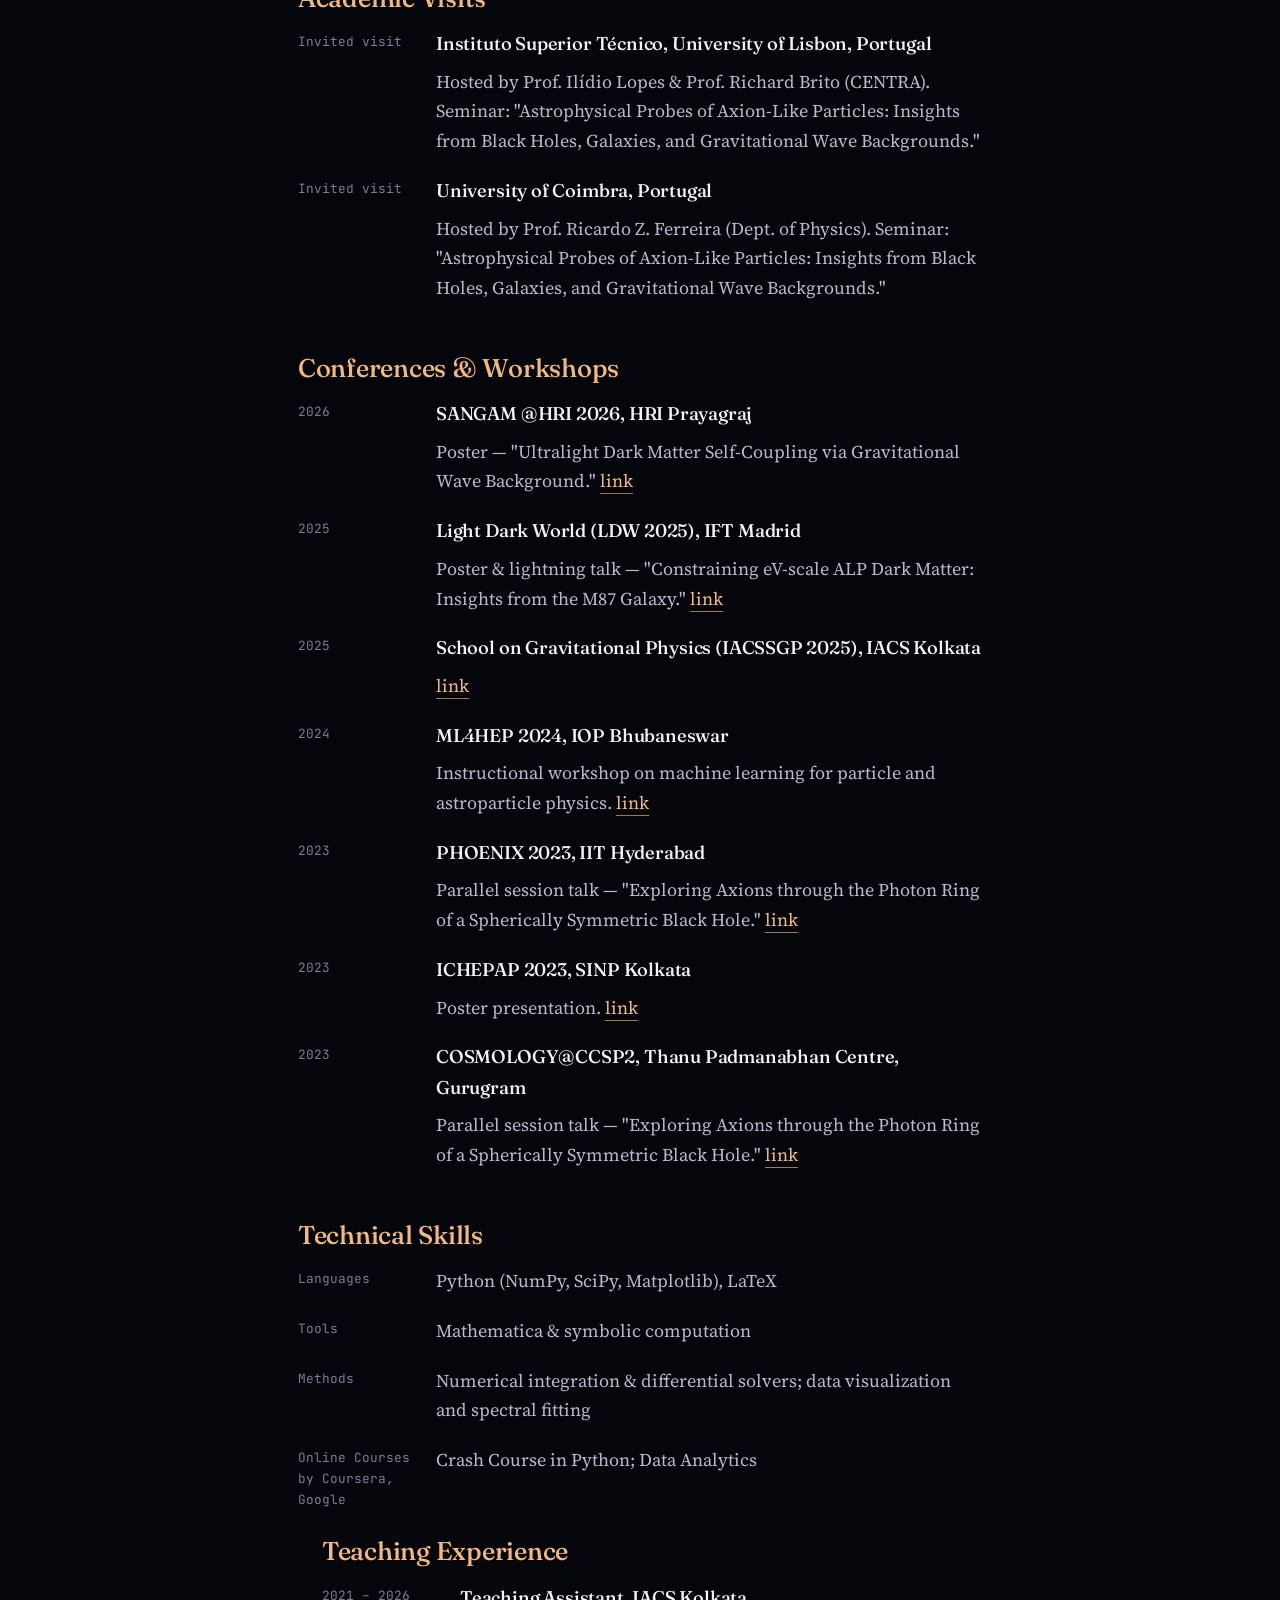
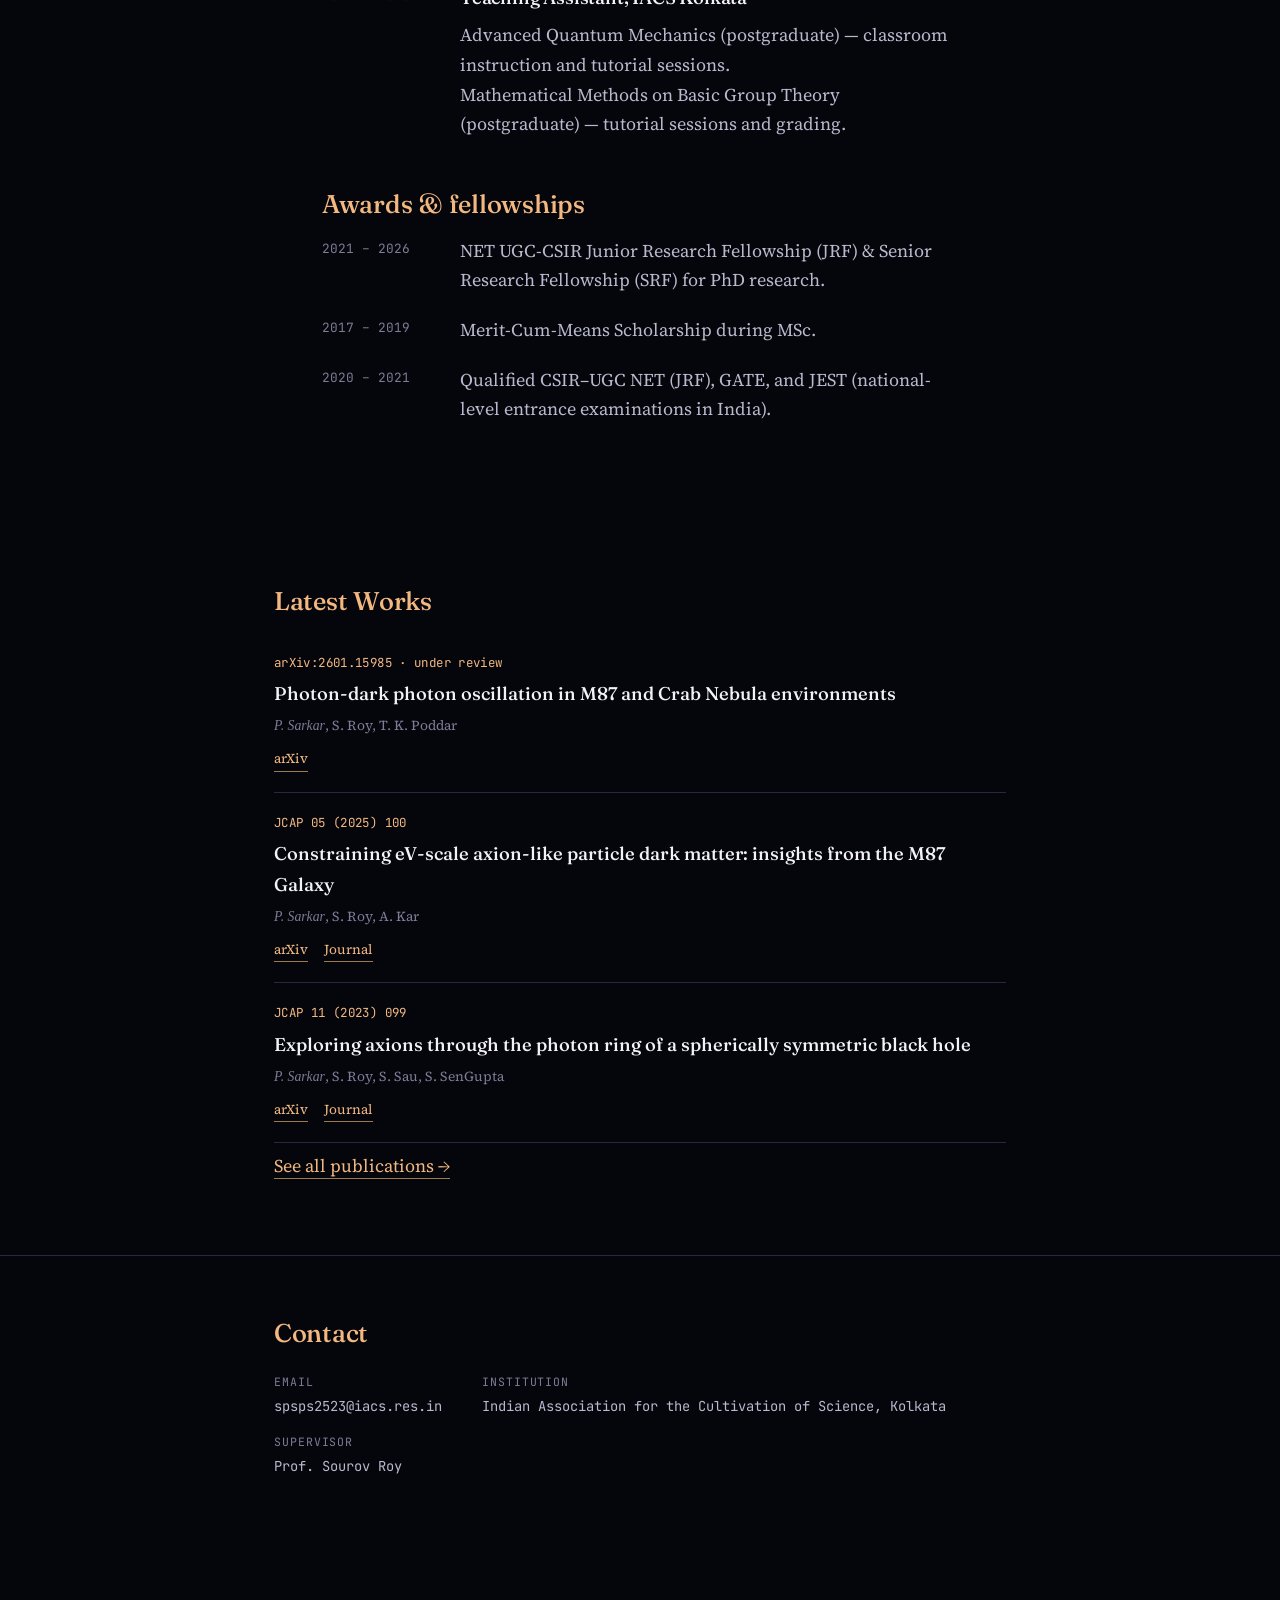
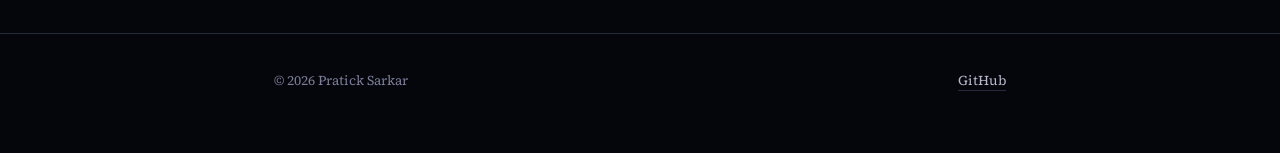
==== commit f281362b: "Update index.html" ====
--- a/index.html
+++ b/index.html
@@ -31,12 +31,11 @@
     <div class="wrap">
       <h1 style="font-size:2.4rem; max-width:none;">Pratick Sarkar</h1>
       <p style="color:var(--text-dim); font-size:1.1rem; margin-top:6px;">
-        PhD Candidate,<br>
+        PhD Student<br>
         Indian Association for the Cultivation of Science (IACS), Kolkata, India
       </p>
-
-      <img src="photome.png" alt="Pratick Sarkar"
-           style="width:220px; border-radius:4px; border:1px solid var(--rule); margin:28px 0;">
+        <img src="photome.png" alt="Pratick Sarkar"
+     style="width:110px; height:110px; border-radius:50%; object-fit:cover; border:2px solid var(--gold); margin:28px 0;">
 
       <h2>Research Interests</h2>
       <p style="color:var(--text-dim); max-width:62ch;">
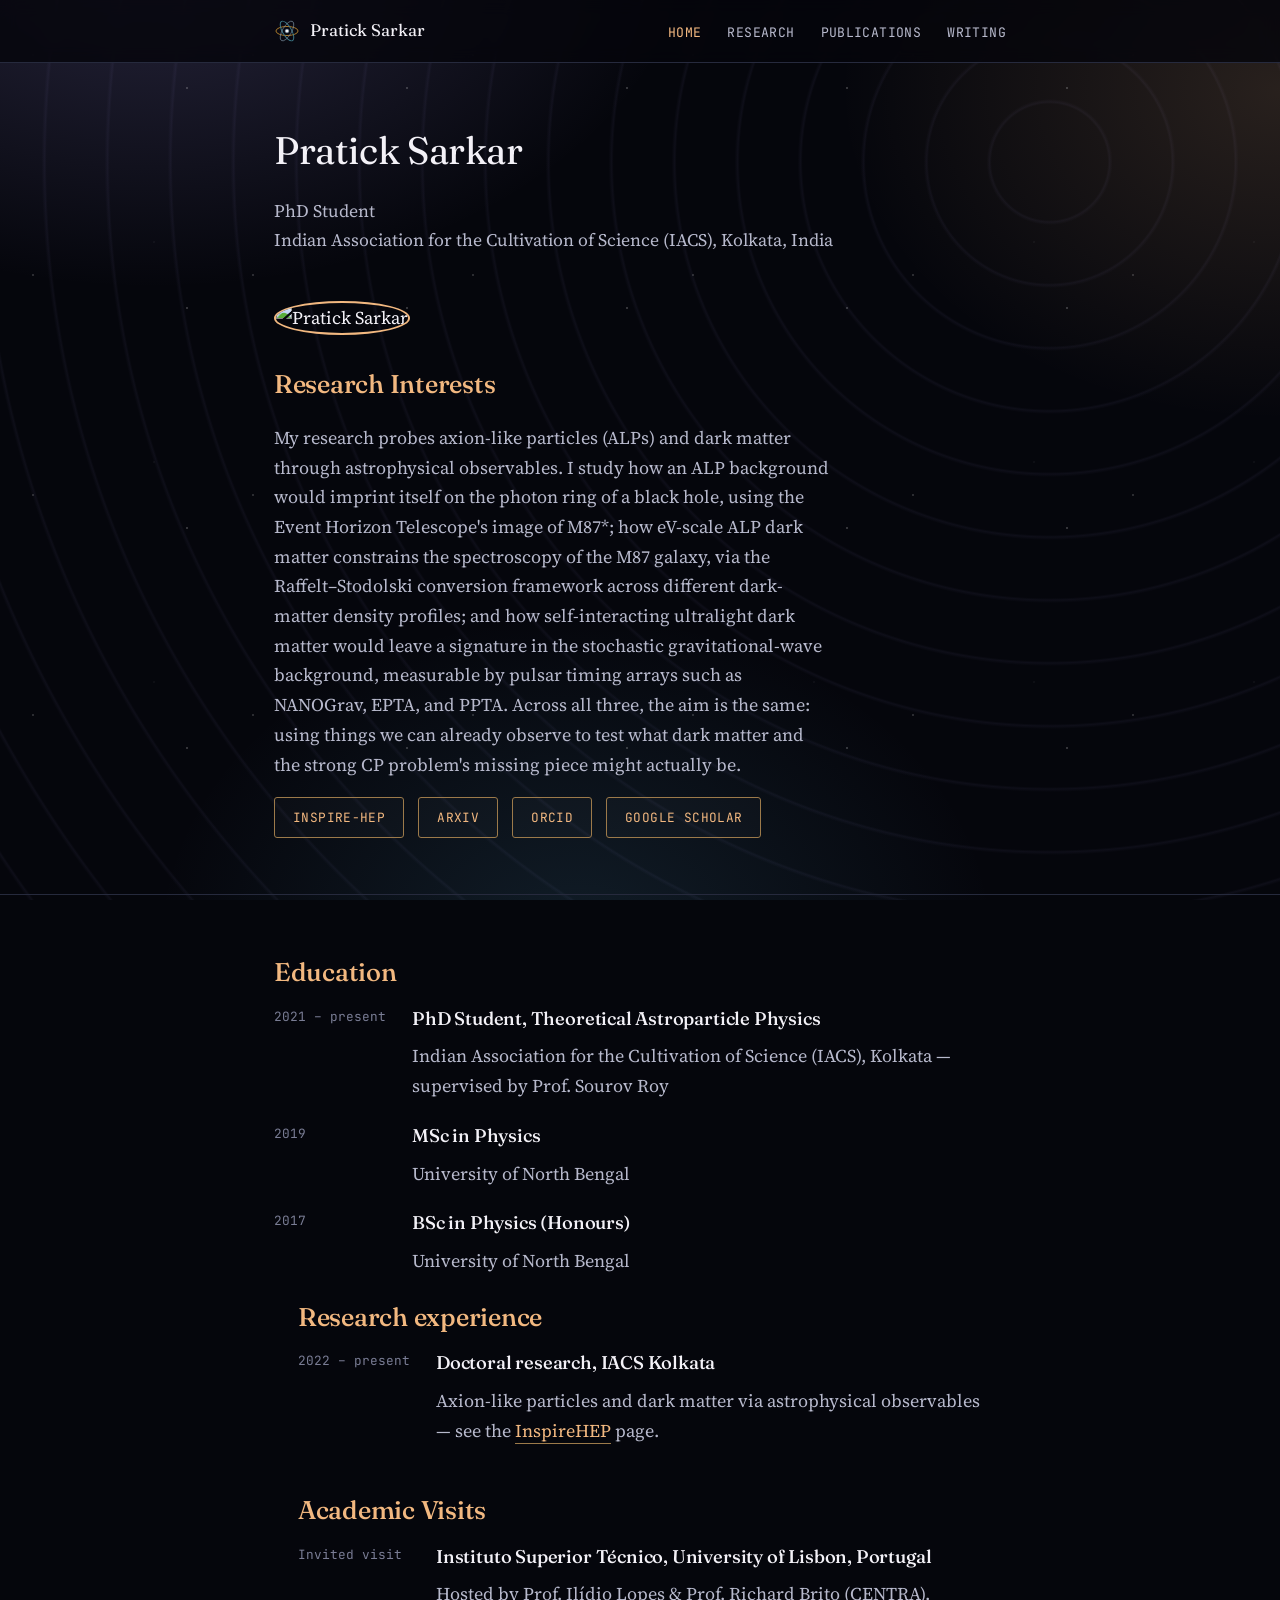
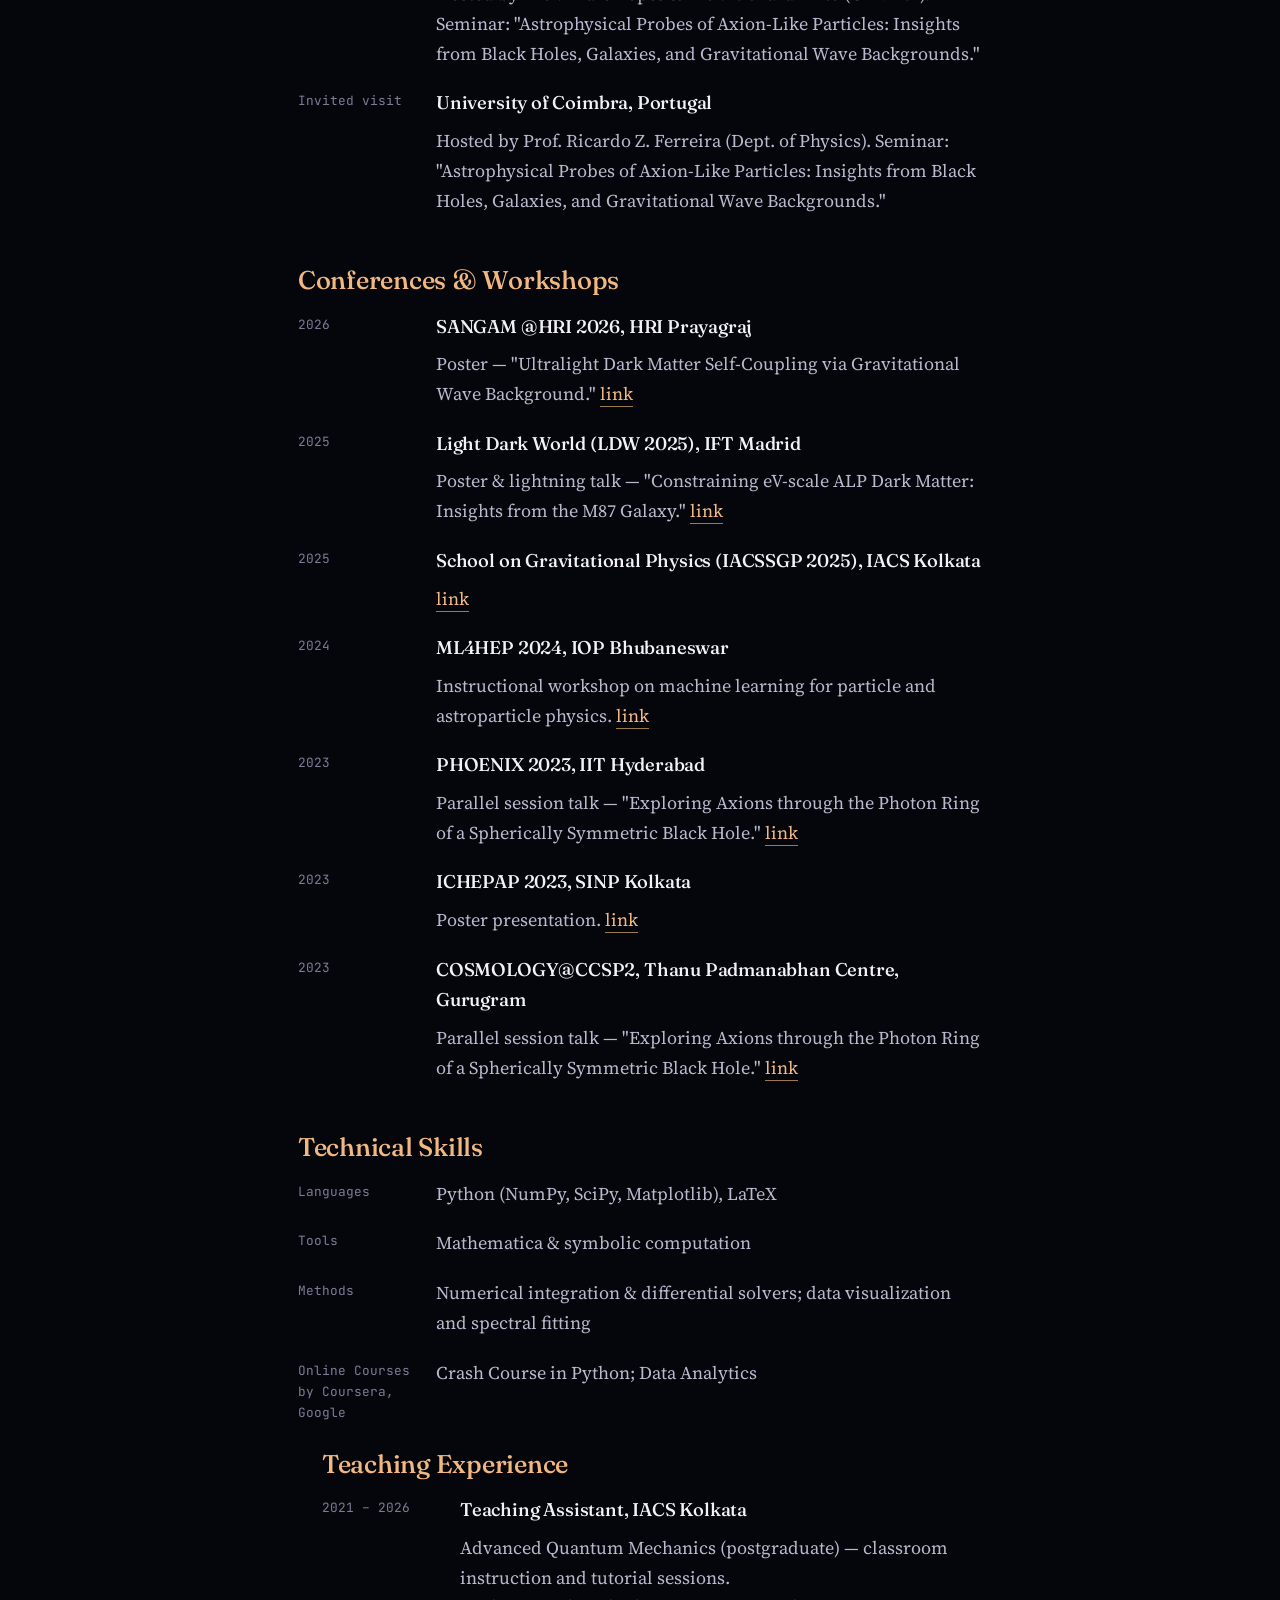
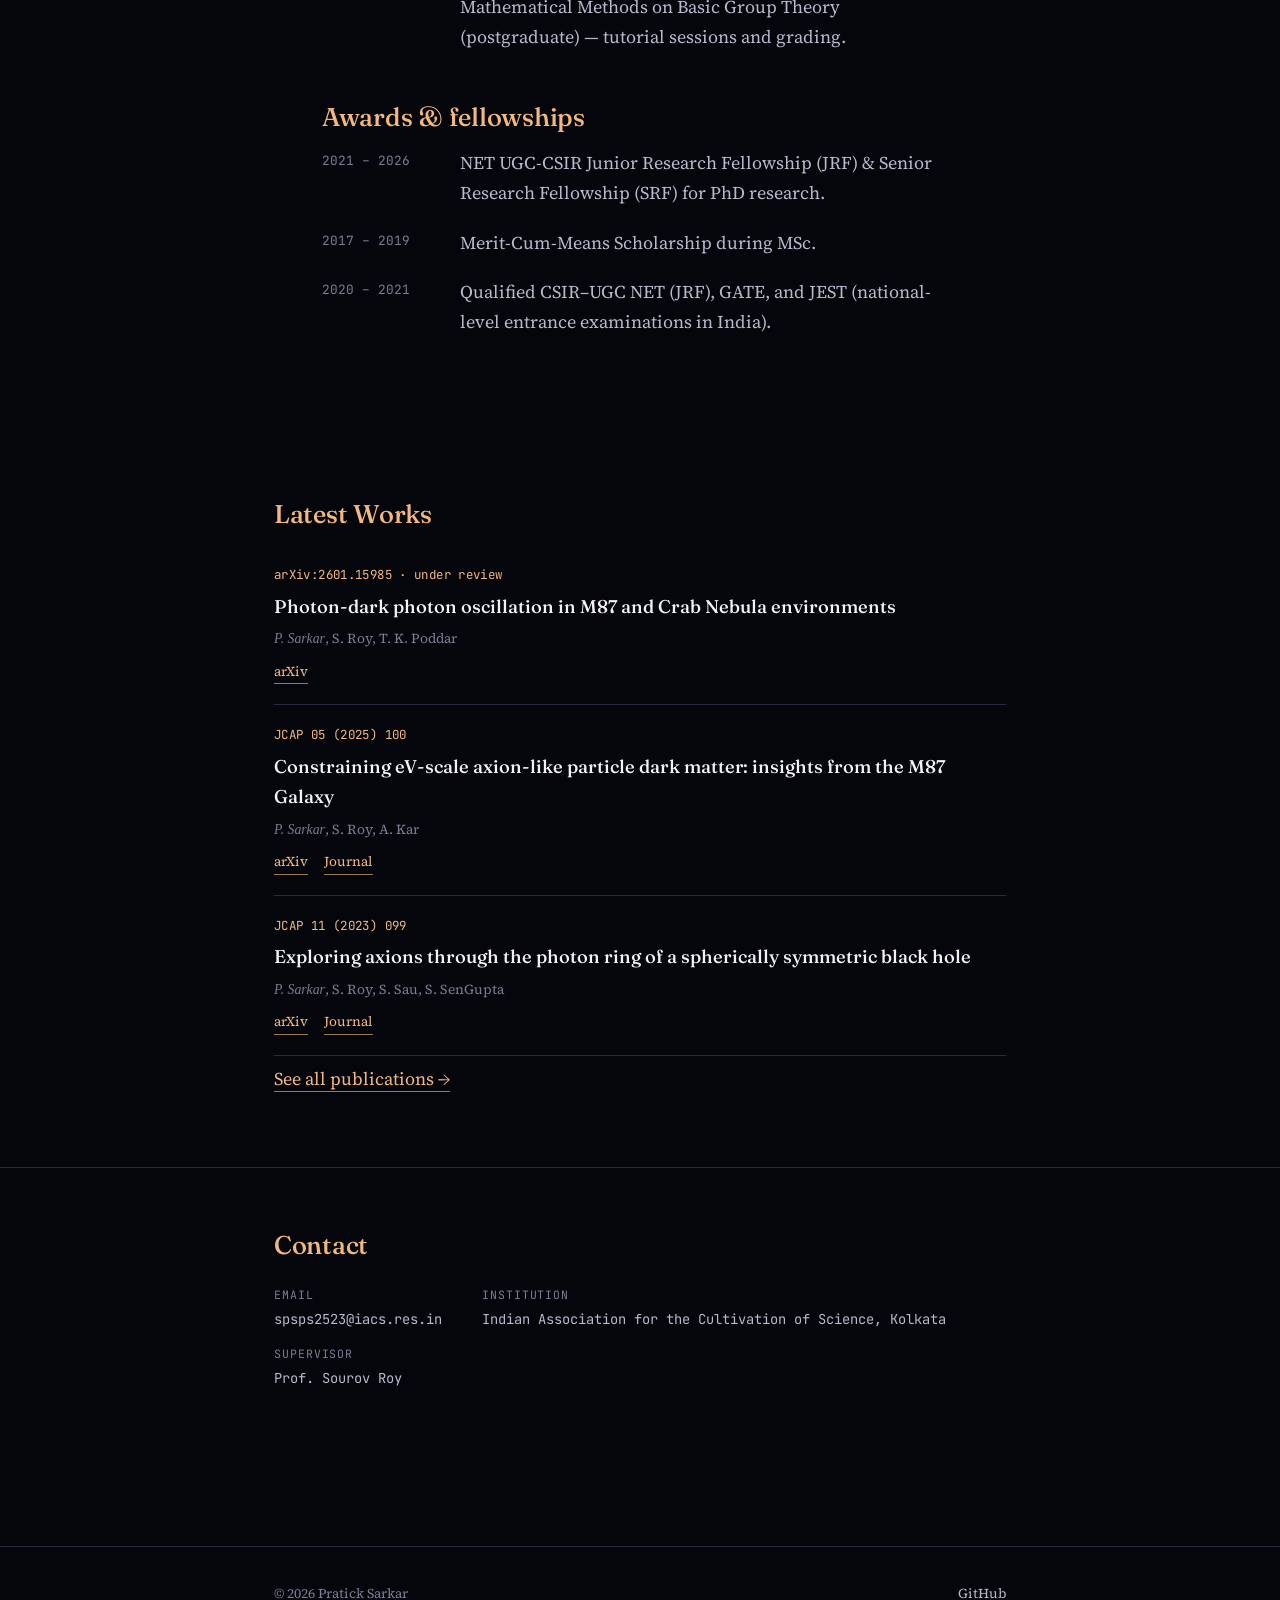
==== commit 0823c1af: "Update index.html" ====
--- a/index.html
+++ b/index.html
@@ -71,13 +71,6 @@
         </div>
       </div>
       <div class="cv-entry">
-        <div class="when">2020</div>
-        <div>
-          <h3>Covid 19 </h3>
-          <div style="color:var(--text-dim);">Quarantine Period</div>
-        </div>
-      </div>
-      <div class="cv-entry">
         <div class="when">2019</div>
         <div>
           <h3>MSc in Physics</h3>
